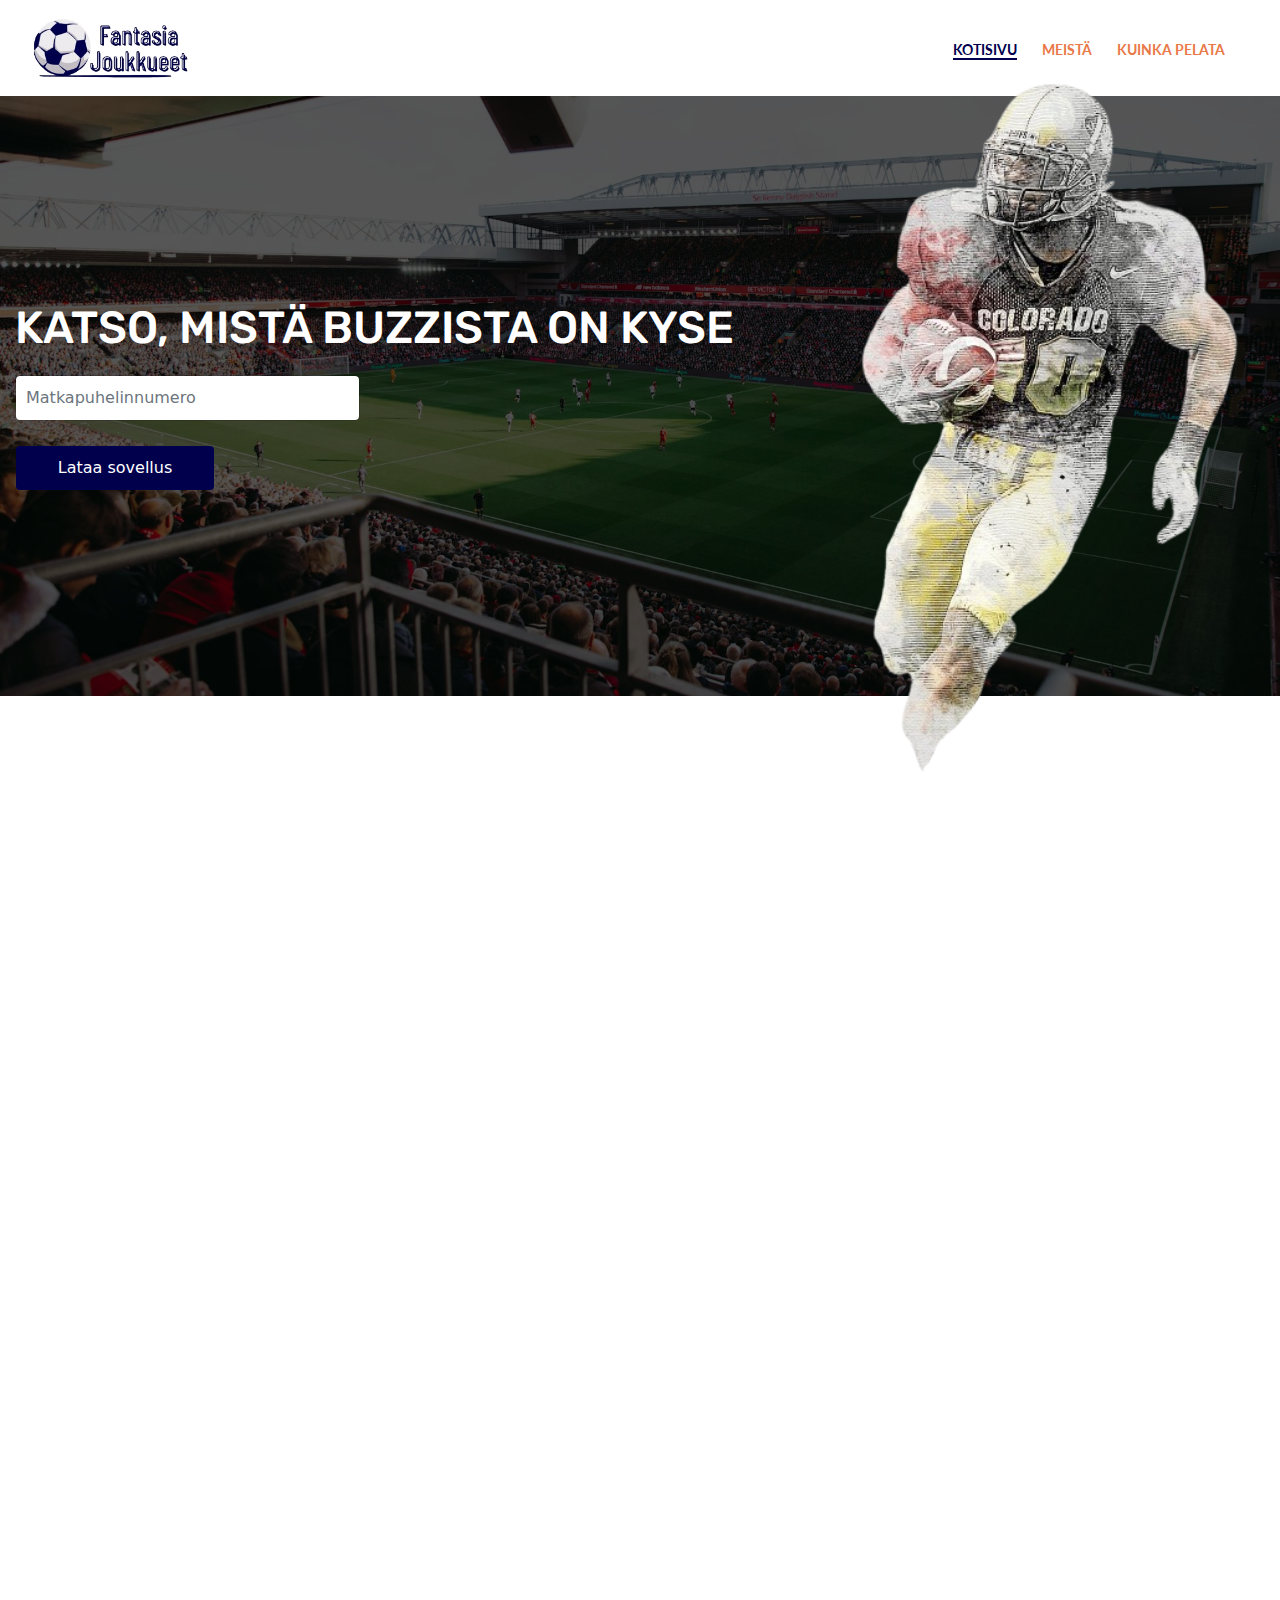
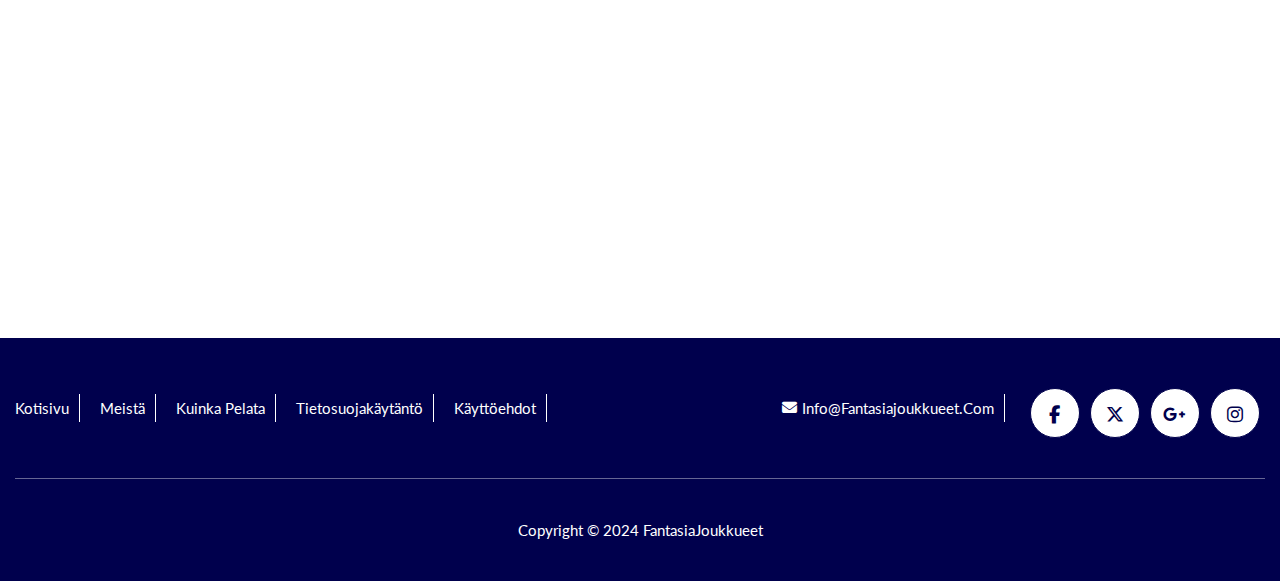
==== index.html @ 49c80176 "changes" ====
<!DOCTYPE html>
<html lang="fi">

<head>
    <meta charset="UTF-8">
    <meta name="viewport" content="width=device-width, initial-scale=1.0">
    <title>Kotisivu</title>
    <link rel="icon" type="image/x-icon" href="image/favicon.png">
    <link rel="stylesheet" href="https://cdnjs.cloudflare.com/ajax/libs/font-awesome/6.5.1/css/all.min.css">
    <link rel="stylesheet" href="https://unpkg.com/aos@2.3.0/dist/aos.css">
    <link rel="stylesheet" href="css/bootstrap.css">
    <link rel="stylesheet" href="css/style.css">
    <link rel="stylesheet" href="css/responsive.css">
</head>

<body>
    <!-- header section start -->
    <nav>
        <div class="container">
            <div class="navbar">
                <div class="logo"><a href="index.html"><img src="image/logo.png" alt="logo"></a></div>
                <div class="navlink">
                    <div class="closebutton"><i class="fa fa-times-circle" aria-hidden="true"></i></div>
                    <ul>
                        <li>
                            <a href="index.html" class="active">Kotisivu</a>
                        </li>
                        <li>
                            <a href="meistä.html">Meistä</a>
                        </li>
                        <li>
                            <a href="kuinkapelata.html">Kuinka Pelata</a>
                        </li>

                    </ul>
                </div>
                <div class="open"><i class="fa fa-bars" aria-hidden="true"></i></div>
            </div>
        </div>
    </nav>
    <!-- header section start -->
    <!-- hotel banner section start -->
    <div class="hotel_banner">
        <div class="container">
            <div class="banner_box">
                <div class="row">
                    <div class="col-7">
                        <div class="banner_box">
                            <h1>Katso, mistä buzzista on kyse</h1>
                        </div>
                        <div class="form_box">
                            <form action="#">

                                <div class="div  mb-4 d-flex">
                                    <input type="text" placeholder="Matkapuhelinnumero" class="form-control">
                                </div>
                                <div class="div">
                                    <input type="submit" value="Lataa sovellus" class="form-control sub_btn">
                                </div>
                            </form>
                        </div>

                    </div>
                    <div class="col-lg-5">
                        <div class="aside-image">
                            <img src="image/bannerasideimage.png" alt="">
                        </div>
                    </div>
                </div>
            </div>
        </div>
    </div>
    <!-- hotel banner section end -->
    <!--home detail section start -->
    <div class="home_detail">
        <div class="container">
            <div class="row mt-2">
                <div class="col-lg-4 col-md-6 col-sm-6 col-12">
                    <div class="home_info" data-aos="zoom-in">
                        <img src="image/user.png" alt="home">
                        <h4>Käyttäjät
                        </h4>
                        <p>43,000+</p>
                    </div>
                </div>
                <div class="col-lg-4 col-md-6 col-sm-6 col-12">
                    <div class="home_info" data-aos="zoom-in">
                        <img src="image/Leagues.png" alt="home">
                        <h4>Liigot
                        </h4>
                        <p>1,000+</p>
                    </div>
                </div>
            </div>
            <div class="row mt-2">
                <div class="col-lg-4 col-md-6 col-sm-6 col-12">
                    <div class="home_info" data-aos="zoom-in">
                        <img src="image/liveresult.png" alt="home">
                        <h4>Live tulokset
                        </h4>
                        <p>24/7</p>
                    </div>
                </div>
                <div class="col-lg-4 col-md-6 col-sm-6 col-12">
                    <div class="home_info" data-aos="zoom-in">
                        <img src="image/grade.png" alt="home">
                        <h4>Arvosana
                        </h4>
                        <p>9.8
                        </p>
                    </div>
                </div>
            </div>
        </div>
    </div>
    <!--home detail section end -->
    <!-- three steps start -->
    <div class="three_steps" data-aos="zoom-in">
        <div class="container">
            <div class="row">
                <div class="col-12">
                    <div class="steps_detail">
                        <h2>Aloita 3 helpolla vaiheella</h2>
                    </div>
                </div>
                <div class="col-lg-4 col-md-4 col-sm-6 col-12">
                    <div class="steps one">
                        <img src="image/carrom.jpg" alt="home">
                        <h4>Luo tiimisi</h4>
                    </div>
                </div>
                <div class="col-lg-4 col-md-4 col-sm-6 col-12">
                    <div class="steps two">
                        <img src="image/scoreboard.jpg" alt="home">
                        <h4>Liity liigaan</h4>
                    </div>
                </div>
                <div class="col-lg-4 col-md-4 col-sm-6 col-12">
                    <div class="steps three">
                        <img src="image/football.jpg" alt="home">
                        <h4>Aloita pelaamine</h4>
                    </div>
                </div>
            </div>
        </div>
    </div>
    <!-- three steps end -->
    <!--footer start-->
    <div class="footer">
        <div class="container">
            <div class="row">
                <div class="col-xxl-8 col-xl-7 col-lg-12 col-md-12 col-sm-12 col-xs-12">
                    <div class="single_footer single_footer_menu">
                        <ul>
                            <li><a href="index.html">Kotisivu</a></li>
                            <li><a href="meistä.html">Meistä</a> </li>
                            <li><a href="kuinkapelata.html">Kuinka Pelata</a></li>
                            <li><a href="privacypolicy.html">Tietosuojakäytäntö</a></li>
                            <li><a href="terms.html">Käyttöehdot</a></li>
                        </ul>
                    </div>
                </div>
                <div class="col-xxl-4 col-xl-5 col-lg-12 col-md-12 col-sm-12 col-xs-12">
                    <div class="single_footer single_footer_address">
                        <div class="email">
                            <ul>
                                <li>
                                    <a href="mailto:info@magyarlegjobb"><i class="fa fa-envelope"
                                            aria-hidden="true"></i>info@fantasiajoukkueet.com</a>
                                </li>
                            </ul>
                        </div>
                        <div class="social_profile">
                            <ul>
                                <li><a href="#"><i class="fa-brands fa-facebook-f"></i></a></li>
                                <li><a href="#"><i class="fa-brands fa-x-twitter"></i></a></li>
                                <li><a href="#"><i class="fa-brands fa-google-plus-g"></i></a></li>
                                <li><a href="#"><i class="fa-brands fa-instagram"></i></a></li>
                            </ul>
                        </div>
                    </div>
                </div>
            </div>
            <div class="row">
                <div class="col-lg-12 col-sm-12 col-xs-12">
                    <p class="copyright">Copyright © 2024 <a href="index.html"></a>FantasiaJoukkueet</p>
                </div>
            </div>
        </div>
    </div>
    <!-- footer end-->
    <!--cookies start -->

    <!-- <div class="card cookie-alert show">
        <div class="card-body p-5">

            <p class="card-text">“Weboldalunk cookie-kat használ a legjobb élmény
                érdekében. Kattintson az "Elfogadás" gombra a cookie-k elfogadásához, vagy a
                "Beállítások" gombra a beállítások módosításához”</p>
            <div class="btn-toolbar justify-content-end">
                <a href="#" class="btn btn-primary setting-cookies">Settings</a>
                <a href="#" class="btn btn-primary accept-cookies">Accept</a>
            </div>
        </div>
    </div> -->
    <!--cookies end -->
    <script src="https://cdnjs.cloudflare.com/ajax/libs/jquery/2.2.2/jquery.min.js"></script>
    <script src="https://unpkg.com/aos@2.3.0/dist/aos.js"></script>
    <script src="javascript/bootstrap.js"></script>
    <script src="javascript/slick.js"></script>
    <script src="https://maxcdn.bootstrapcdn.com/bootstrap/4.1.3/js/bootstrap.min.js"></script>
    <script>
        $(document).ready(function () {
            $(".open").click(function () {
                $("body").addClass("toggle");
            });
        });
        $(document).ready(function () {
            $(".closebutton").click(function () {
                $("body").removeClass("toggle");
            });
        });

    </script>
    <script>
        AOS.init({
            duration: 1200,
        })
    </script>


</body>

</html>
---- css/style.css ----
@import url('https://fonts.googleapis.com/css2?family=Lato:ital,wght@0,100;0,300;0,400;0,700;0,900;1,100;1,300;1,400;1,700;1,900&display=swap');
@import url('https://fonts.googleapis.com/css2?family=Rubik:ital,wght@0,300..900;1,300..900&display=swap');

:root {
    --primary-color: #00004D;
    --secondary-color: #e97949;
}

* {
    margin: 0;
    padding: 0;

}

ul,
li,
p,
a {
    text-decoration: none;
    list-style: none;
    margin: 0;
    padding: 0;
    font-family: "Lato", sans-serif;
}

h1,
h2,
h3,
h4,
h5,
h6 {}

a,
a:hover,
a:focus,
a:active {
    text-decoration: none;
    outline: none;

}

.button,
a:hover {
    color: #000;
}

img {
    width: 100%;
    max-width: 100%;
}

.container {
    width: 100%;
    max-width: 1440px;
    margin: 0 auto;
    padding: 0 15px;
}

h1 {
    font-family: "Rubik", sans-serif;
}

h2 {
    text-align: center;
    color: var(--primary-color);
    font-size: 35px;
    padding-bottom: 50px;
    text-transform: capitalize;
}

/* navbar styling  */

.logo img {
    max-width: 170px;
}

.navbar {
    padding: 0px 15px;
    display: flex;
    justify-content: space-between;
    align-items: center;
}

.navlink ul {
    display: flex;
    align-items: center;
}

.navlink ul li {
    font-size: 18px;
    margin: 0 25px 0 0;

}

.navlink ul li a {
    color: var(--secondary-color);
    font-size: 14px;
    font-style: normal;
    font-weight: bold;
    line-height: normal;
    text-transform: uppercase;
}

.navlink ul li a:hover {
    color: var(--primary-color);
}

.active {
    border-bottom: 2px solid var(--primary-color);
    color: var(--primary-color) !important;
}

.open {
    display: none;
}

.closebutton {
    display: none;
}

nav {
    background: #fff;
    font-size: 18px;
    padding: 14px 0;
    font-weight: 700;
    text-transform: capitalize;
    color: #000000;
}

/* 
nav.sticky {
    background: var(--primary-color);
    animation: 500ms ease-in-out 0s normal none 1 running fadeInDown;
    padding: 10px 0;
    position: fixed;
} */

/* navbar stylng end */
a.button_main {
    background: var(--primary-color);
    padding: 10px 40px 10px 40px;
    border: 1px solid var(--primary-color);
    color: #fff;
    font-weight: 700;
}

.hotel_box button a {
    color: inherit;
}

a.button_main:hover {
    background: transparent;
    border: 1px solid var(--primary-color);
    color: var(--primary-color);
}

/* banner styling  start */
.hotel_banner {
    height: 600px;
    background-image: url(../image/homebanner.jpg);
    background-size: cover;
    background-position: center;
    background-repeat: no-repeat;
    position: relative;
    display: flex;
    align-items: center;
}

.hotel_banner::before {
    position: absolute;
    content: '';
    background: #000000a8;
    width: 100%;
    height: 100%;
    z-index: 0;
}

.banner_box h1 {
    font-size: 45px;
    text-transform: uppercase;
    margin-bottom: 20px;
}

.banner_box p {
    font-size: 18px;
    text-transform: capitalize;
}

.home_detail {
    padding: 60px 0;
}

.home_info {
    text-align: center;
    padding: 40px;
    background: #fafafa;
    border-radius: 5px;
    box-shadow: 2px 3px 0px var(--secondary-color);
}

.home_detail .row {
    justify-content: center;
}

.home_info {
    margin-top: 20px;
}

.home_info img {
    width: 80px;
    margin-bottom: 20px;
}

.three_steps {
    padding: 60px 0;
    overflow: hidden;
}

.steps {
    text-align: center;
    padding: 40px;
    border-bottom: 3px solid var(--secondary-color);
    border-radius: 10px;
    margin-bottom: 20px;

}

.steps img {
    margin-bottom: 10px;
    border-radius: 5px;
}

.steps.one {
    background: #eaf0f7;
}

.steps.two {
    background: #faeaeb;
}

.steps.three {
    background: #eff5e3;
}

.hotel_banner .row {
    position: relative;
    color: #fff;
}

.banner_box .row {
    align-items: center;
}

.form_box {
    width: 60%;
}

/* banner styling end */
/* play banner start */
.play_banner {
    height: 500px;
    background-image: url(../image/playbanner.jpg);
    background-size: cover;
    background-position: center;
    background-repeat: no-repeat;
    position: relative;
    display: flex;
    align-items: center;
}

.play_banner:before {
    position: absolute;
    content: '';
    background: #000000a8;
    width: 100%;
    height: 100%;
    z-index: 0;
}

.detail_section {
    padding: 60px 0;
}

.detail_section ul li {
    list-style: disc;
    margin-left: 17px;
}

.detail_section h3 {
    margin-top: 15px;
}

.banner_head {
    display: flex;
    flex-direction: column;
    justify-content: center;
    align-items: center;
    height: 100%;
    text-align: center;
    position: absolute;
    top: 50%;
    left: 50%;
    color: #fff;
    width: 80%;
    transform: translate(-50%, -50%);
}

/* play banner end */
/* about styling start */
.about_banner {
    height: 500px;
    background-image: url(../image/aboutbanner.jpg);
    background-size: cover;
    background-position: center;
    background-repeat: no-repeat;
    position: relative;
    display: flex;
    align-items: center;
}

.about_banner:before {
    position: absolute;
    content: '';
    background: #000000a8;
    width: 100%;
    height: 100%;
    z-index: 0;
}

.about_detail {
    padding: 60px 0;
}

.about_info {
    text-align: center;
    padding: 40px;
    border-left: 1px solid black;
    background: #f7f6f6;
    height: 100%;
}

.about_detail .row {
    justify-content: center;
}


.about_info img {
    width: 80px;
    margin-bottom: 20px;
}

.in-left {
    animation: fadeInLeft 1s ease-in-out;
}

.in-right {
    animation: fadeInRight 1s ease-in-out;
}

@keyframes fadeInLeft {
    from {
        opacity: 0;
        transform: translateX(-100px);
    }

    to {
        opacity: 1;
    }
}

@keyframes fadeInRight {
    from {
        opacity: 0;
        transform: translateX(100px);
    }

    to {
        opacity: 1;
    }
}


/* about styling end */
/* info box styling */

.form-control {
    padding: 10px;
    border: 1px solid #00000024;
    border-radius: unset;
    width: 80%;
    border-radius: 5px;
}

input.form-control.sub_btn:hover {
    background: transparent;
    color: #fff;
    border: 1px solid #fff;
}

input.form-control.sub_btn {
    width: 200px;
    padding: 10px;
    background-color: var(--primary-color);
    border: 1px solid var(--primary-color);
    color: #fff;
    border: 1px solid transparent;
    transition: all 0.5s;
}

input.form-control.sub_btn:hover {
    background: #fff;
    border: 1px solid var(--primary-color);
    color: var(--primary-color);
}

.information_box {
    padding: 80px 0;
}

input.form-control.sub_btn:hover {
    background: transparent;
    color: #fff;
    border: 1px solid #fff;
}

/*privacy-policy start*/
.privacy__section {
    position: relative;
    height: 400px;
    background-image: url(../image/privacybanner.jpg);
    background-repeat: no-repeat;
    background-size: cover;
    background-position: center;
    object-fit: cover;
    margin-top: 0;
    isolation: isolate;
    display: flex;
    flex-direction: column;
    justify-content: center;
    align-items: center;
    text-align: center;

}

.privacy__section::after {
    content: '';
    position: absolute;
    inset: 0;
    background-color: rgba(0, 0, 0, 0.55);
    z-index: -1;
}

.privacy-policy {
    padding: 40px 0;
}

.privacy-policy p {
    margin-bottom: 10px;
}

.privacy-policy a {
    color: var(--secondary-color);
}

.privacy__section .banner__text h1 {
    color: #fff;
    text-transform: uppercase;
}

.banner__text h1 {
    font-size: 45px;
    text-transform: uppercase;
}

.banner__text {
    display: flex;
    flex-direction: column;
    justify-content: center;
    align-items: center;
    height: 100%;
    text-align: center;
    position: absolute;
    top: 50%;
    left: 50%;
    color: #fff;
    width: 80%;
    transform: translate(-50%, -50%);
}

/* privacy styling end */
/* terms styling start */
.terms__section {
    position: relative;
    height: 350px;
    background-image: url(../image/termsbanner.jpg);
    background-repeat: no-repeat;
    background-size: cover;
    background-position: center;
    object-fit: cover;
    margin-top: 0;
    isolation: isolate;
    display: flex;
    flex-direction: column;
    justify-content: center;
    align-items: center;
    text-align: center;

}

.terms__section::after {
    content: '';
    position: absolute;
    inset: 0;
    background-color: rgba(0, 0, 0, 0.55);
    z-index: -1;
}

.terms-conditions p {
    margin-bottom: 10px;
}

.terms-conditions {
    padding: 40px 0;
}

.terms__section .banner__text h1 {
    color: #fff;
    text-transform: uppercase;
}

/* terms styling end */
/* footer styling */

.footer {
    background-color: var(--primary-color);
    padding: 40px 0;
}

/*END FOOTER SOCIAL DESIGN*/
.single_footer h4 img {
    max-width: 150px;
}


.single_footer h4 {
    color: #fff;
    margin-top: 0;
    margin: 20px 0;
    font-weight: 700;
    text-transform: uppercase;
    font-size: 20px;
}

/* .single_footer h4::after {
    content: "";
    display: block;
    height: 2px;
    width: 40px;
    background: #fff;
    margin-top: 20px;
} */
.single_footer.single_footer_menu ul {
    display: flex;
    gap: 20px;
}

.single_footer.single_footer_menu {
    display: flex;
    align-items: center;
    justify-content: start;
    height: 100%;
    gap: 20px;
}

.single_footer.single_footer_address {
    display: flex;
    align-items: center;
    justify-content: end;
    height: 100%;
    gap: 20px;
}

.single_footer p {
    color: var(--secondary-color);
    text-transform: uppercase;
    margin-top: 21px;
}

.single_footer ul {
    display: flex;
    margin: 0;
    padding: 0;
    list-style: none;
}

.single_footer ul li {
    font-weight: 400;
    color: #fff;
    line-height: 28px;
    border-right: 1px solid #fff;
    padding-right: 10px;
}

.single_footer ul li a {
    color: #fff;
    -webkit-transition: all 0.3s ease 0s;
    transition: all 0.3s ease 0s;
    line-height: 28px;
    font-size: 15px;
    text-transform: capitalize;
}

.email ul li a {
    display: flex;
    flex-direction: row;
    align-items: center;
    gap: 5px;
}

.single_footer ul li a:hover {
    color: var(--secondary-color);
}

.single_footer_address ul li {
    color: #fff;
    font-size: 15px;
}

.single_footer_address ul li span {
    font-weight: 400;
    color: #fff;
    line-height: 28px;
}

.contact_social ul {
    list-style: outside none none;
    margin: 0;
    padding: 0;
}

/*START SOCIAL PROFILE CSS*/
.social_profile {
    margin-top: 10px;
}

.social_profile ul {
    list-style: outside none none;
    margin: 0;
    padding: 0;
}

.social_profile ul li {
    float: left;
    border: unset;
    padding: unset;
}

.social_profile ul li a {
    text-align: center;
    border: 0px;
    text-transform: uppercase;
    transition: all 0.3s ease 0s;
    margin: 0px 5px;
    font-size: 18px;
    color: var(--primary-color);
    border-radius: 30px;
    width: 50px;
    height: 50px;
    line-height: 50px;
    display: block;
    background: #fff;
    border: 1px solid var(--primary-color);
}


.social_profile ul li a:hover {
    background: var(--secondary-color);
    border: 1px solid #fff;
    color: #fff;
    border: 0px;
}

/*END SOCIAL PROFILE CSS*/
.copyright {
    margin-top: 40px;
    padding-top: 40px;
    color: #fff;
    font-size: 15px;
    border-top: 1px solid rgba(255, 255, 255, 0.4);
    text-align: center;
}

.copyright a {
    color: #fff;
    transition: all 0.2s ease 0s;
}

.copyright a:hover {
    color: var(--primary-color);
}

/* footer styling end */


/* /cookie start/ */
.cookie-alert {
    position: fixed;
    bottom: 0;
    right: 0;
    width: 100%;
    margin: 0 !important;
    z-index: 999;
    opacity: 0;
    transform: translateY(100%);
    transition: all 500ms ease-out;
    left: 0;
}

.cookie-alert .btn {
    color: #fff;
    background-color: var(--primary-color);
    border-color: #ffffff;
}

.cookie-alert .btn:hover {
    color: var(--primary-color);
    background-color: #fff;
    border-color: var(--primary-color);
}

.cookie-alert.show {
    opacity: 1;
    transform: translateY(0%);
    transition-delay: 1000ms;
}

a.btn.btn-primary.setting-cookies {
    background: transparent;
    color: #000;
    text-decoration: underline;
    padding-bottom: 0;
    margin-right: 14px;
    border: none;
}

a.btn.btn-primary.setting-cookies:hover {
    color: var(--primary-color);
    text-decoration-color: var(--primary-color);
}

/* 
/cookie end/ */
---- css/responsive.css ----
@media screen and (max-width:1380px) {}

@media screen and (max-width:1200px) {
    body.toggle .navlink {
        transform: translateX(0);

    }


    .open {
        display: block;
        color: var(--primary-color);
        font-size: 30px;
    }

    .closebutton {
        display: block;
        position: absolute;
        top: 20px;
        right: 40px;
        color: #fff;
        font-size: 25px;
    }

    .saerchbar {
        display: none;
    }


    .navlink {
        transform: translateX(-100%);
        transition: all 0.5s linear;
        position: fixed;
        left: 0;
        top: 0;
        bottom: 0;
        background: var(--primary-color);
        width: 400px;
        padding: 40px;
        margin: 0;
        z-index: 9;
    }

    .navlink ul {
        display: flex;
        flex-direction: column;
        align-items: start;
    }

    .navbar .navlink {
        margin-left: -15px;

    }

    .navlink ul li a {
        color: var(--secondary-color);
    }

    .navlink ul li a:hover {
        color: #fff;
    }

    .active {
        border-bottom: 2px solid #fff;
        color: #fff !important;
    }

    .navlink ul li {
        padding: 10px;
    }

    .box1 h2 {
        margin-top: 10px;
    }

    .social_profile ul li a {
        font-size: 18px;
        width: 45px;
        height: 45px;
        line-height: 47px;
    }

    .copyright {
        margin-top: 20px;
        padding-top: 10px;
    }

    .same_box h1 {
        font-size: 35px;
    }

    .same_box p {
        font-size: 16px;

    }

}

@media (max-width: 991px) {
    .row.upcoming_aside h3 {
        margin-bottom: 0;
        margin-top: 20px;
    }

    .row.upcoming_aside {
        margin-top: 20px;

    }

    .hotel_box {
        display: flex;
        flex-direction: column;
        align-items: start;
        justify-content: center;
        height: 100%;
        text-align: center;
        background: #fff;
        padding: 40px;
        margin-left: 0px;
        text-align: left;
    }

    .hotel_box.reverse {
        display: flex;
        flex-direction: column;
        align-items: start;
        justify-content: center;
        height: 100%;
        text-align: center;
        background: #fff;
        padding: 40px;
        margin-left: 0;
        margin-right: 0px;
    }

    .hotel_box.reverse p {
        text-align: left;
    }

    .single_footer.single_footer_address {
        display: block;
    }

    .single_footer.single_footer_menu ul {
        display: block;
        margin-bottom: 20px;
    }

    .single_footer ul li {
        border-right: unset;
        padding-right: unset;
    }

    .social_profile ul li a {
        margin: 0px 5px 0px 0;
    }

    h2 {
        padding-bottom: 20px;
        font-size: 28px;
    }

    .form-control {
        width: 50%;

    }
}

@media (max-width: 767px) {
    .banner_box h1 {
        font-size: 32px;
    }

    .banner__text h1 {
        font-size: 32px;
        padding: 30px 10px;
    }

    .hotel_banner {
        height: 500px;

    }

    .home_detail {
        padding: 20px 0;
    }

    .three_steps {
        padding: 20px 0;
    }

    .form-control {
        width: 70%;

    }

}

@media (max-width: 575px) {
    .box img {
        width: 90px;
    }

    .row.upcoming_aside {
        padding-left: 20px;
        margin-left: 20px;

    }

    .row.upcoming_aside h3 {
        font-size: 28px;
    }

    .refer_inner>img {
        width: 100%;
    }

    .gallery.mb-2 {
        height: auto;
    }

    .simple-section {
        padding: 20px 0;
    }

    .inner_div {
        height: auto;

    }

    .detail_section {
        padding: 20px 0;
    }

    .hotel_accordian {
        padding: 20px 0;
    }
}

@media (max-width: 575px) {}
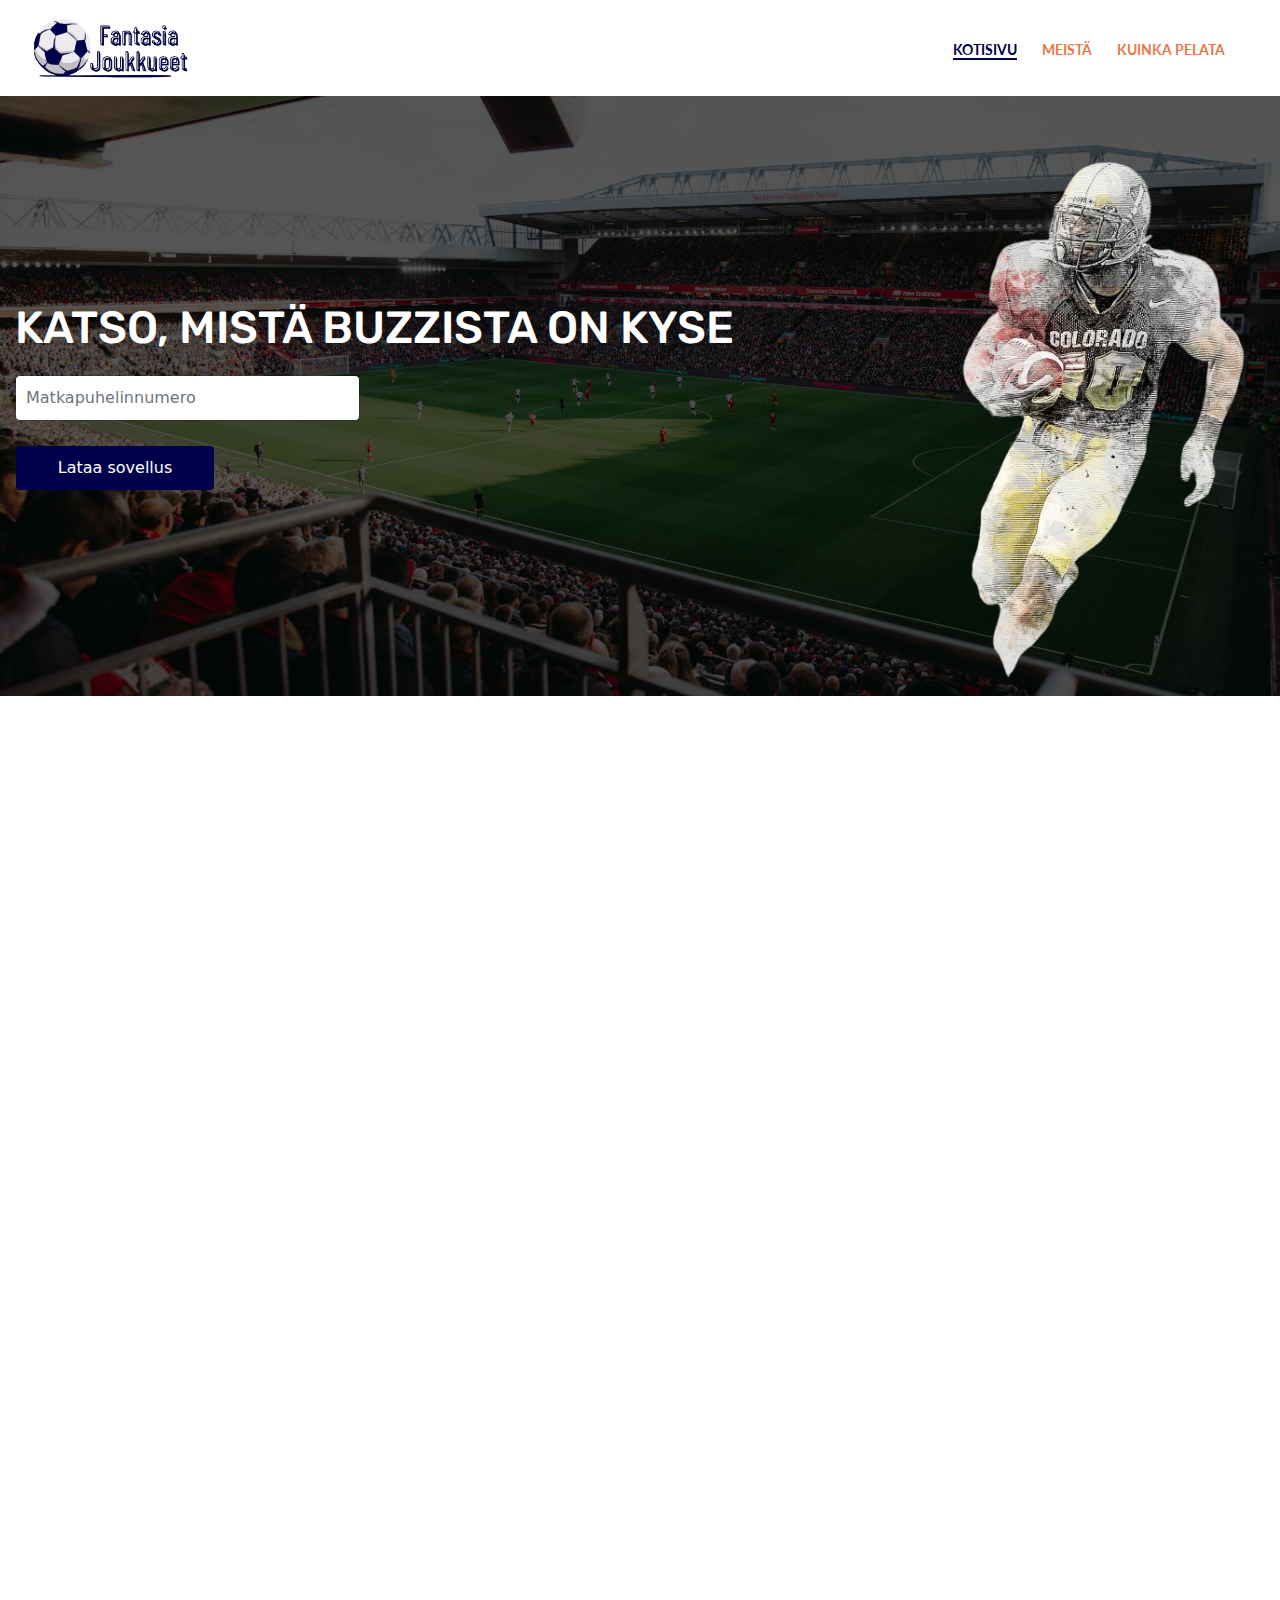
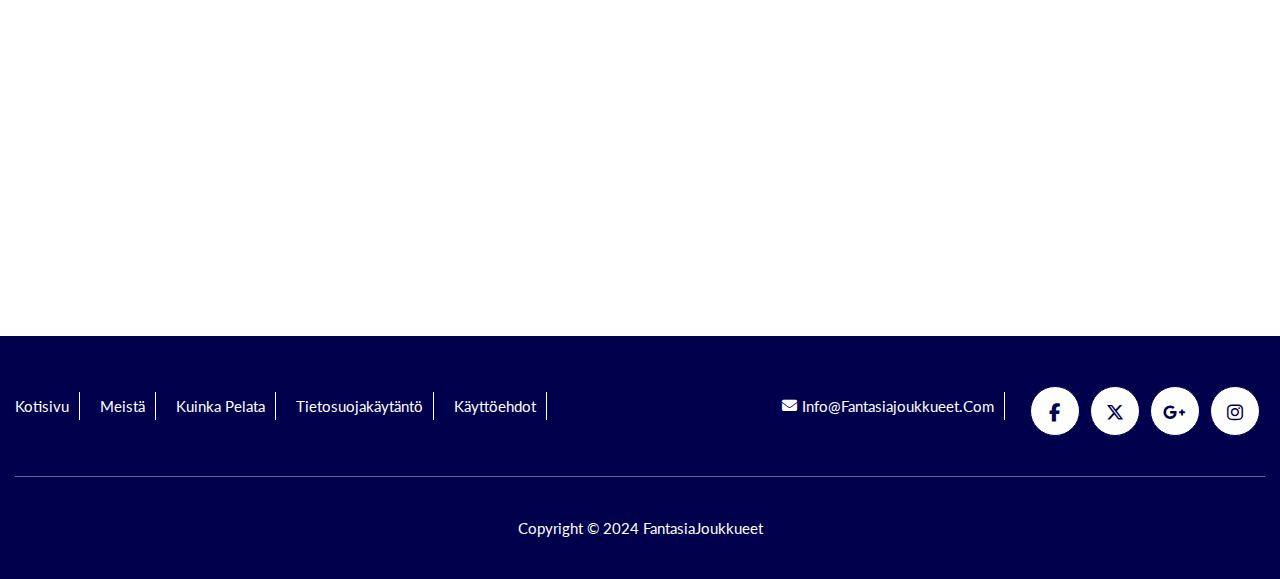
==== commit a7ef93e6: "changes" ====
--- a/index.html
+++ b/index.html
@@ -44,7 +44,7 @@
         <div class="container">
             <div class="banner_box">
                 <div class="row">
-                    <div class="col-7">
+                    <div class="col-lg-7 col-sm-6">
                         <div class="banner_box">
                             <h1>Katso, mistä buzzista on kyse</h1>
                         </div>
@@ -61,7 +61,7 @@
                         </div>
 
                     </div>
-                    <div class="col-lg-5">
+                    <div class="col-lg-5 col-sm-6">
                         <div class="aside-image">
                             <img src="image/bannerasideimage.png" alt="">
                         </div>
--- a/css/style.css
+++ b/css/style.css
@@ -125,6 +125,8 @@
     font-weight: 700;
     text-transform: capitalize;
     color: #000000;
+    position: relative;
+    z-index: 99;
 }
 
 /* 
@@ -219,7 +221,6 @@
 .steps {
     text-align: center;
     padding: 40px;
-    border-bottom: 3px solid var(--secondary-color);
     border-radius: 10px;
     margin-bottom: 20px;
 
@@ -232,14 +233,20 @@
 
 .steps.one {
     background: #eaf0f7;
+    border-bottom: 1px solid #bdc6d1;
+    box-shadow: 2px 1px 5px;
 }
 
 .steps.two {
     background: #faeaeb;
+    border-bottom: 1px solid #cfbcbd;
+    box-shadow: 2px 1px 5px;
 }
 
 .steps.three {
     background: #eff5e3;
+    border-bottom: 1px solid #cfd5c4;
+    box-shadow: 2px 1px 5px;
 }
 
 .hotel_banner .row {
@@ -253,6 +260,31 @@
 
 .form_box {
     width: 60%;
+}
+
+.aside-image {
+    text-align: right;
+}
+
+.aside-image img {
+    max-width: 380px;
+    height: 750px;
+    transition: none 0s ease 0s;
+    line-height: 0px;
+    border-width: 0px;
+    margin: 0px;
+    padding: 0px;
+    letter-spacing: 0px;
+    font-weight: 400;
+    font-size: 16px;
+    animation-duration: 1s;
+    animation-fill-mode: both;
+    -moz-animation-delay: 0.5s;
+    animation-delay: 0.5s;
+    -webkit-animation-name: fadeInRight;
+    animation-name: fadeInRight;
+    width: 100%;
+    object-fit: contain;
 }
 
 /* banner styling end */
@@ -281,6 +313,24 @@
     padding: 60px 0;
 }
 
+.text_sports {
+    margin-bottom: 40px;
+}
+
+.details_text {
+    padding: 20px;
+    background: var(--secondary-color);
+    height: 100%;
+    color: #fff;
+    border-radius: 10px;
+}
+
+.details_text:hover {
+    background: transparent;
+    color: #e97949;
+    transition: 1s;
+}
+
 .detail_section ul li {
     list-style: disc;
     margin-left: 17px;
@@ -331,10 +381,13 @@
     padding: 60px 0;
 }
 
+.about_text {
+    margin-bottom: 40px;
+}
+
 .about_info {
     text-align: center;
     padding: 40px;
-    border-left: 1px solid black;
     background: #f7f6f6;
     height: 100%;
 }
@@ -348,7 +401,7 @@
     width: 80px;
     margin-bottom: 20px;
 }
-
+/* 
 .in-left {
     animation: fadeInLeft 1s ease-in-out;
 }
@@ -378,7 +431,7 @@
         opacity: 1;
     }
 }
-
+ */
 
 /* about styling end */
 /* info box styling */
--- a/css/responsive.css
+++ b/css/responsive.css
@@ -164,6 +164,10 @@
         width: 50%;
 
     }
+
+    .form_box {
+        width: 100%;
+    }
 }
 
 @media (max-width: 767px) {
@@ -235,6 +239,12 @@
     .hotel_accordian {
         padding: 20px 0;
     }
-}
-
-@media (max-width: 575px) {}+
+    .aside-image img {
+        height: 270px;
+    }
+
+    .aside-image {
+        text-align: center;
+    }
+}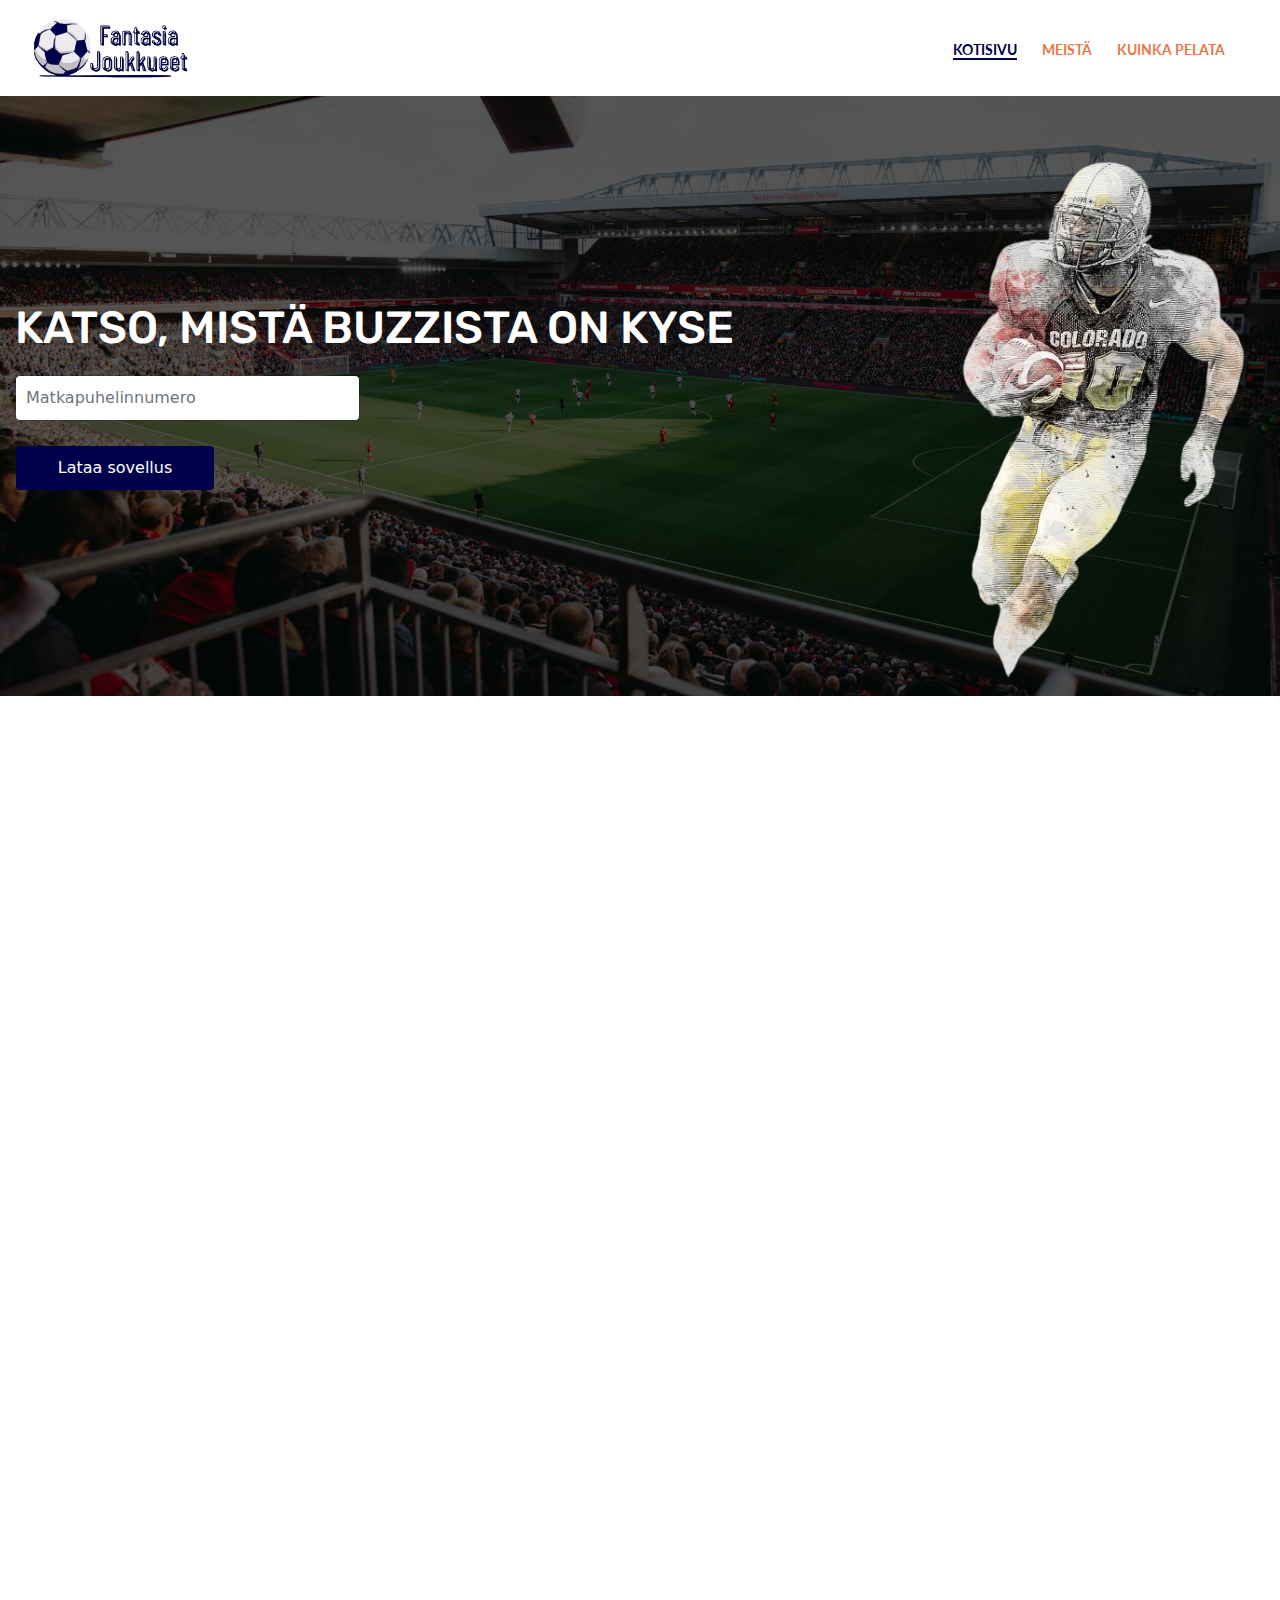
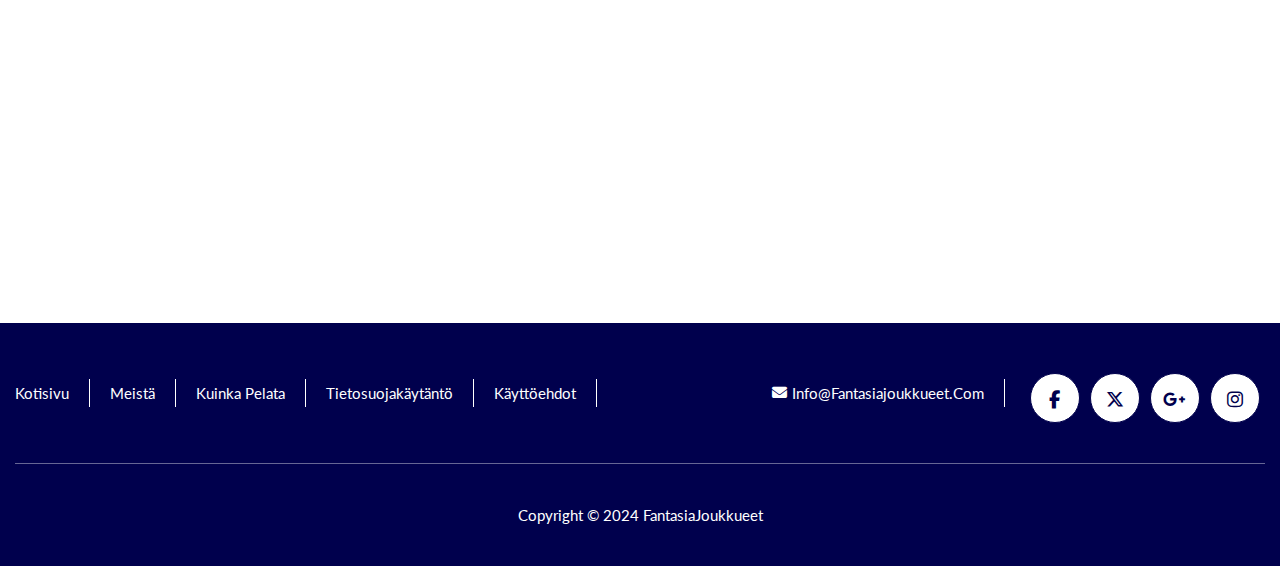
==== commit 5f5d5ced: "changes" ====
--- a/index.html
+++ b/index.html
@@ -124,19 +124,19 @@
                     </div>
                 </div>
                 <div class="col-lg-4 col-md-4 col-sm-6 col-12">
-                    <div class="steps one">
+                    <div class="steps">
                         <img src="image/carrom.jpg" alt="home">
                         <h4>Luo tiimisi</h4>
                     </div>
                 </div>
                 <div class="col-lg-4 col-md-4 col-sm-6 col-12">
-                    <div class="steps two">
+                    <div class="steps">
                         <img src="image/scoreboard.jpg" alt="home">
                         <h4>Liity liigaan</h4>
                     </div>
                 </div>
                 <div class="col-lg-4 col-md-4 col-sm-6 col-12">
-                    <div class="steps three">
+                    <div class="steps">
                         <img src="image/football.jpg" alt="home">
                         <h4>Aloita pelaamine</h4>
                     </div>
--- a/css/style.css
+++ b/css/style.css
@@ -155,6 +155,16 @@
     border: 1px solid var(--primary-color);
     color: var(--primary-color);
 }
+.banner_head:after {
+    content: '';
+    background: url(../image/line.png);
+    background-position: center;
+    background-size: cover;
+    width: 17%;
+    height: 10%;
+    position: absolute;
+    top: 50%;
+}
 
 /* banner styling  start */
 .hotel_banner {
@@ -220,8 +230,10 @@
 
 .steps {
     text-align: center;
-    padding: 40px;
+    padding: 20px;
     border-radius: 10px;
+    background: #eaf0f7;
+    border-bottom: 1px solid #bdc6d1;
     margin-bottom: 20px;
 
 }
@@ -231,7 +243,7 @@
     border-radius: 5px;
 }
 
-.steps.one {
+/* .steps.one {
     background: #eaf0f7;
     border-bottom: 1px solid #bdc6d1;
     box-shadow: 2px 1px 5px;
@@ -247,7 +259,7 @@
     background: #eff5e3;
     border-bottom: 1px solid #cfd5c4;
     box-shadow: 2px 1px 5px;
-}
+} */
 
 .hotel_banner .row {
     position: relative;
@@ -401,6 +413,7 @@
     width: 80px;
     margin-bottom: 20px;
 }
+
 /* 
 .in-left {
     animation: fadeInLeft 1s ease-in-out;
@@ -430,8 +443,8 @@
     to {
         opacity: 1;
     }
-}
- */
+} */
+
 
 /* about styling end */
 /* info box styling */
@@ -651,7 +664,7 @@
     color: #fff;
     line-height: 28px;
     border-right: 1px solid #fff;
-    padding-right: 10px;
+    padding-right: 20px;
 }
 
 .single_footer ul li a {
--- a/css/responsive.css
+++ b/css/responsive.css
@@ -198,6 +198,10 @@
 
     }
 
+    .banner_head:after {
+        width: 41%;
+    }
+
 }
 
 @media (max-width: 575px) {
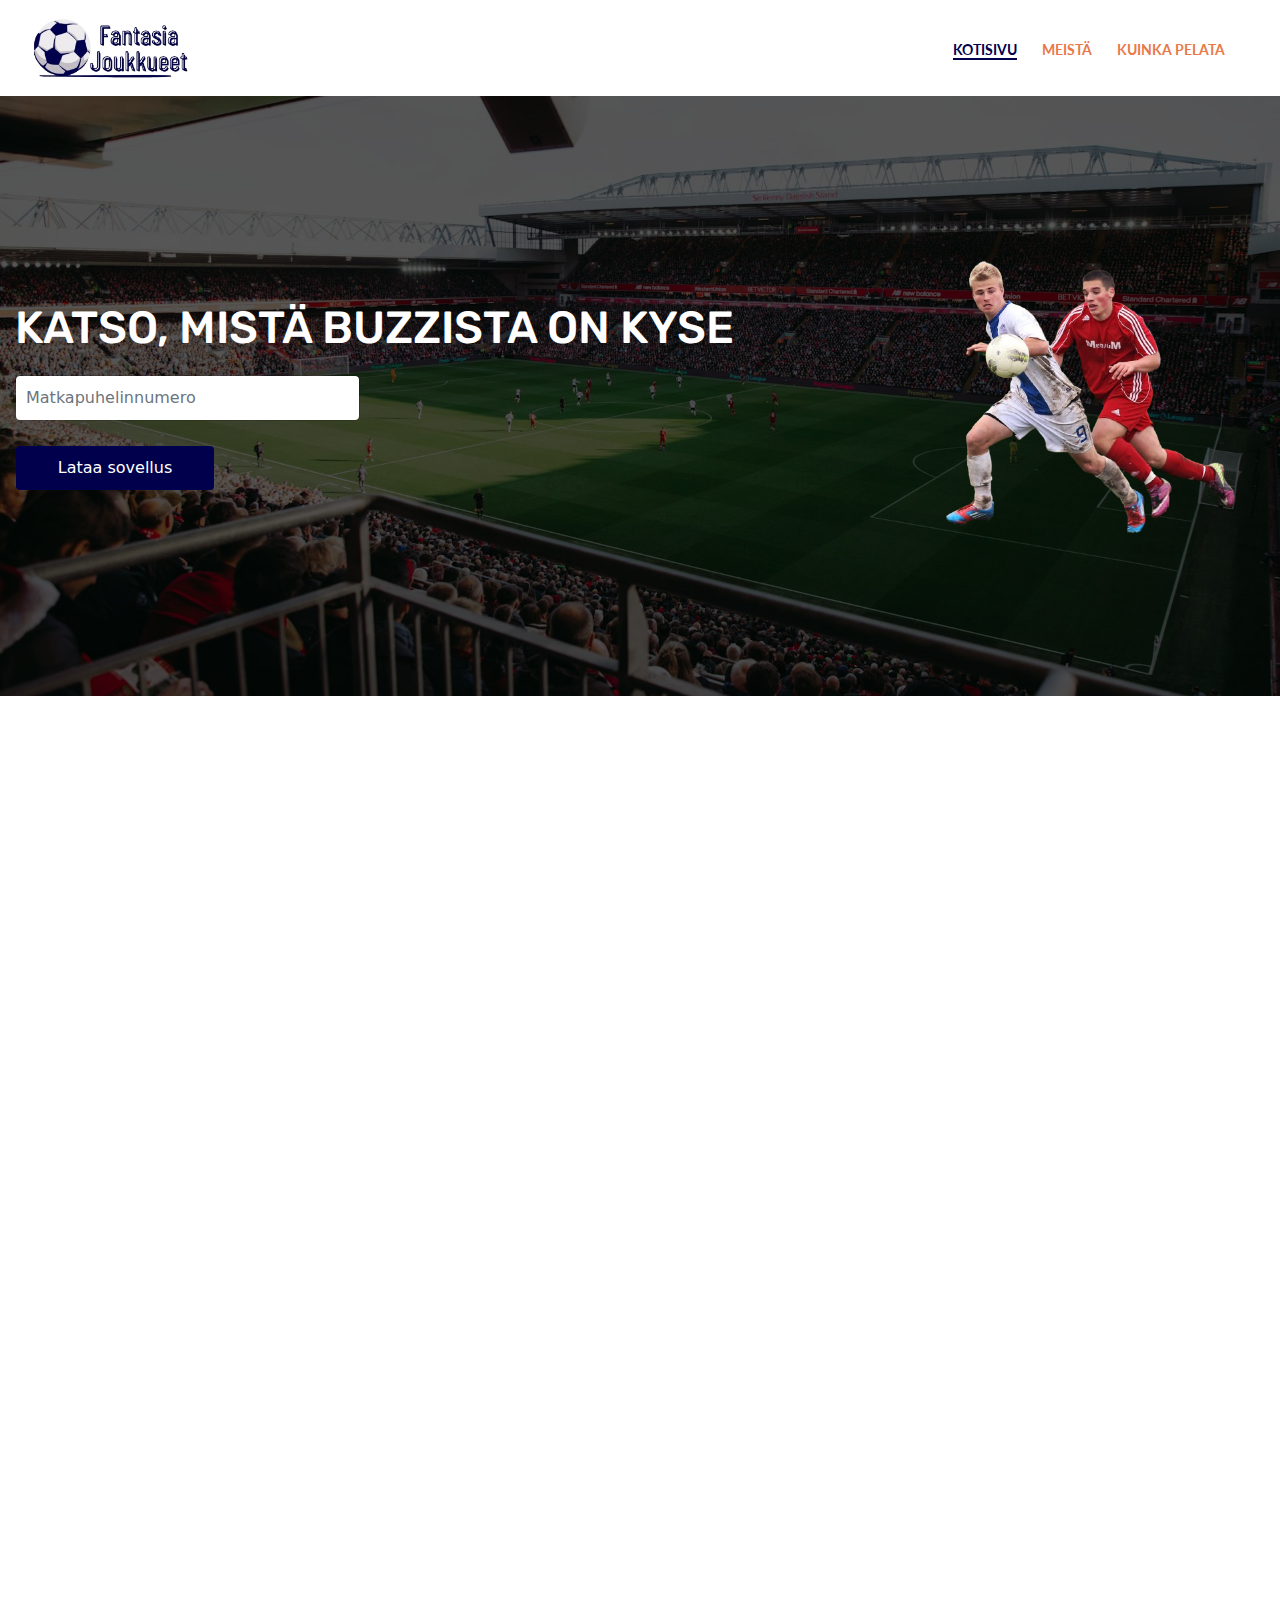
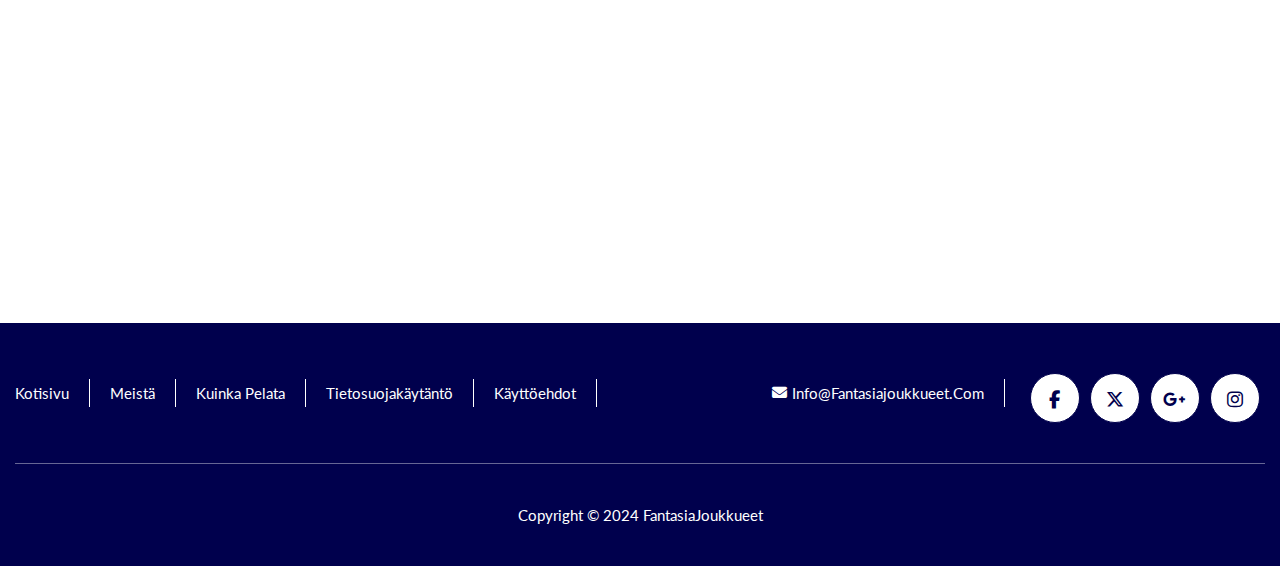
==== commit a35617ce: "changes" ====
--- a/index.html
+++ b/index.html
@@ -63,7 +63,7 @@
                     </div>
                     <div class="col-lg-5 col-sm-6">
                         <div class="aside-image">
-                            <img src="image/bannerasideimage.png" alt="">
+                            <img src="image/banneraside.png" alt="">
                         </div>
                     </div>
                 </div>
@@ -220,7 +220,6 @@
                 $("body").removeClass("toggle");
             });
         });
-
     </script>
     <script>
         AOS.init({
--- a/css/style.css
+++ b/css/style.css
@@ -155,6 +155,7 @@
     border: 1px solid var(--primary-color);
     color: var(--primary-color);
 }
+
 .banner_head:after {
     content: '';
     background: url(../image/line.png);
@@ -402,6 +403,7 @@
     padding: 40px;
     background: #f7f6f6;
     height: 100%;
+    border-radius: 5px;
 }
 
 .about_detail .row {
@@ -413,6 +415,50 @@
     width: 80px;
     margin-bottom: 20px;
 }
+
+.about_info::after {
+    left: 0;
+    right: 0;
+    content: "";
+    height: 0;
+    width: 100%;
+    background-color:var(--secondary-color);
+    position: absolute;
+    top: 0;
+    z-index: -1;
+    border-radius: 5px;
+    -webkit-transition: all 300ms linear 0ms;
+    -khtml-transition: all 300ms linear 0ms;
+    -moz-transition: all 300ms linear 0ms;
+    -ms-transition: all 300ms linear 0ms;
+    -o-transition: all 300ms linear 0ms;
+    transition: all 300ms linear 0ms;
+    transform-origin: left;
+    -moz-transform-origin: left;
+    -ms-transform-origin: left;
+    -webkit-transform-origin: left;
+    -o-transform-origin: left;
+}
+
+.about_info:hover::after {
+    height: 100%;
+    left: 0;
+    right: auto;
+    transform-origin: right;
+    -moz-transform-origin: right;
+    -ms-transform-origin: right;
+    -webkit-transform-origin: right;
+    -o-transform-origin: right;
+}
+
+.about_info:hover .about_infotext {
+    color: #fff;
+}
+
+/* .about_info:hover {
+    color: white;
+    background: var(--secondary-color);
+} */
 
 /* 
 .in-left {
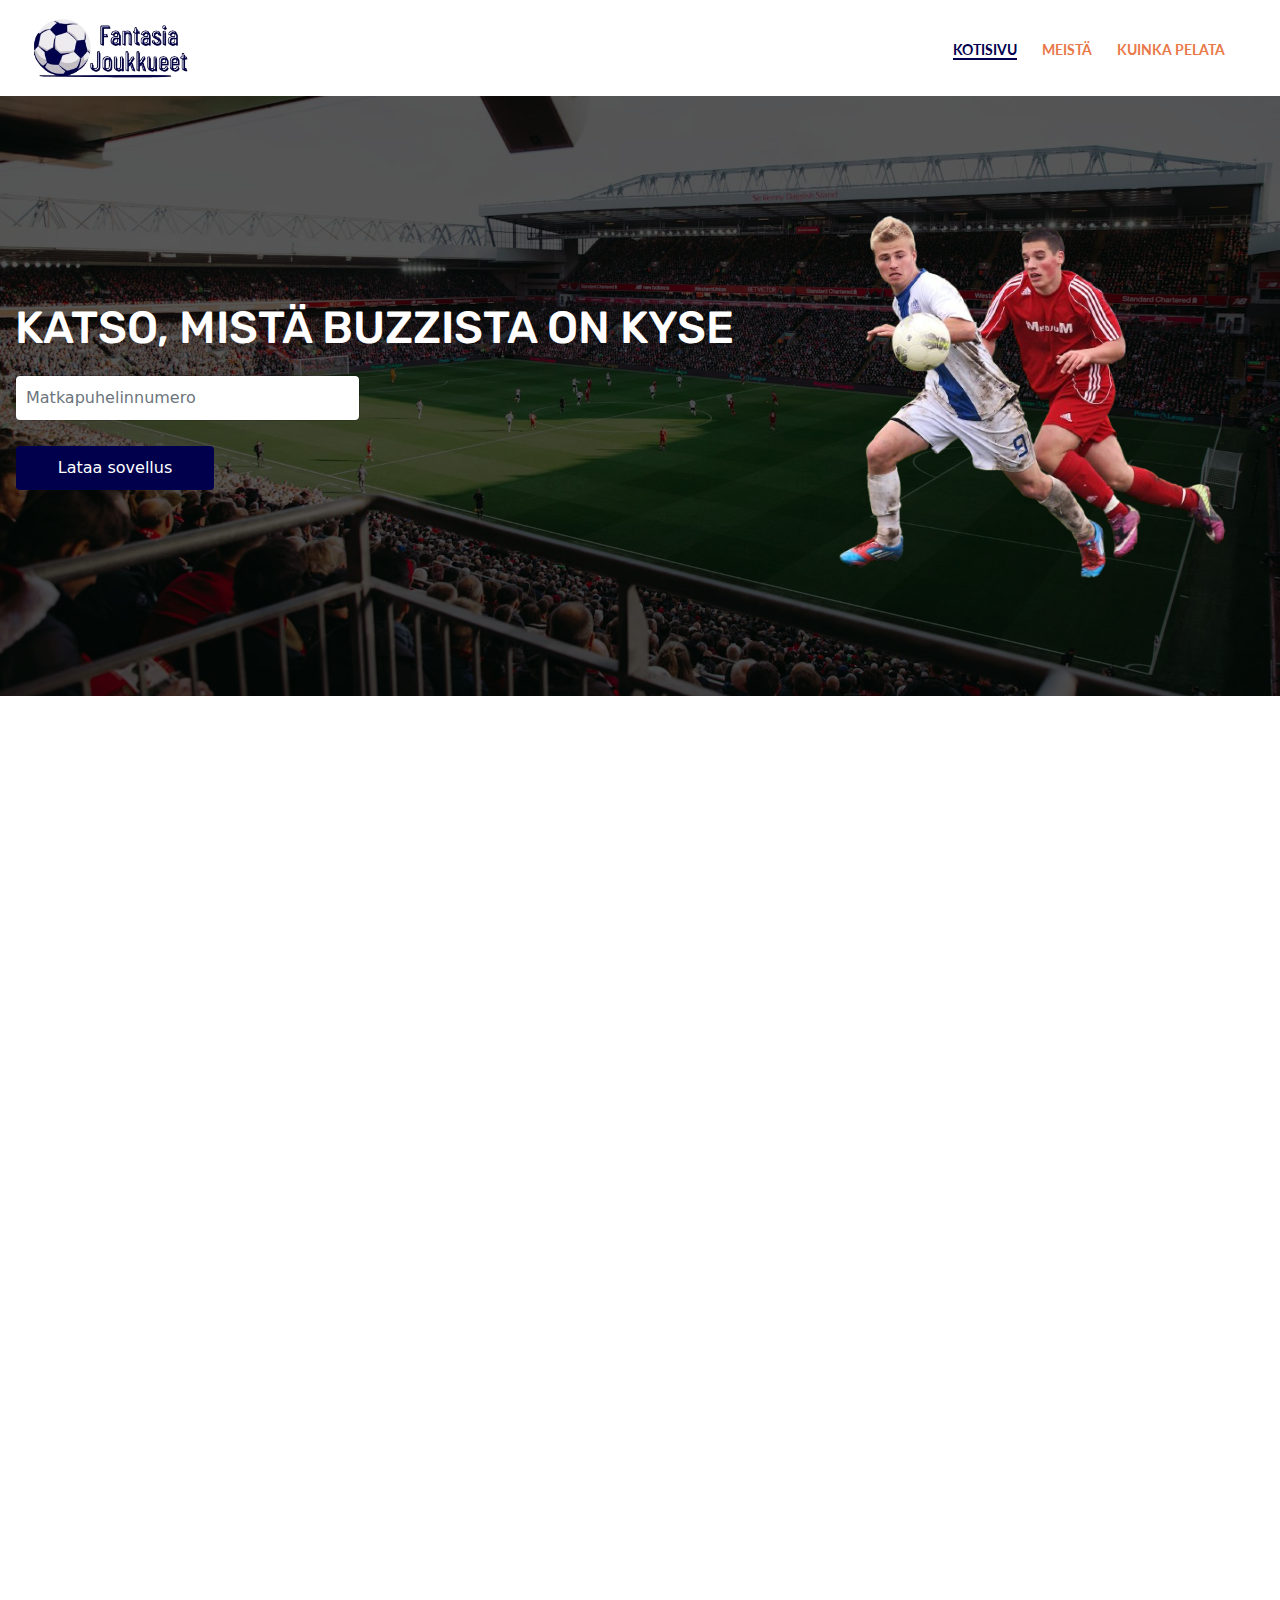
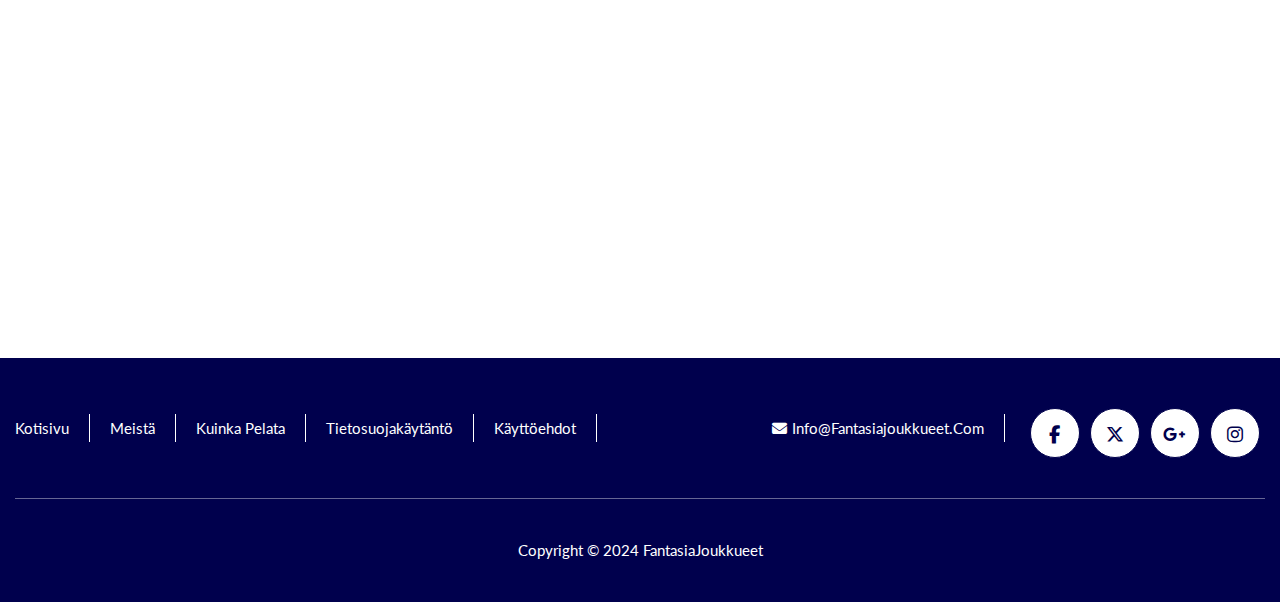
==== commit 78e55a0e: "changes" ====
--- a/index.html
+++ b/index.html
@@ -125,7 +125,7 @@
                 </div>
                 <div class="col-lg-4 col-md-4 col-sm-6 col-12">
                     <div class="steps">
-                        <img src="image/carrom.jpg" alt="home">
+                        <img src="image/sccorer.jpg" alt="home">
                         <h4>Luo tiimisi</h4>
                     </div>
                 </div>
--- a/css/style.css
+++ b/css/style.css
@@ -2,7 +2,7 @@
 @import url('https://fonts.googleapis.com/css2?family=Rubik:ital,wght@0,300..900;1,300..900&display=swap');
 
 :root {
-    --primary-color: #00004D;
+    --primary-color: #00004d;
     --secondary-color: #e97949;
 }
 
@@ -280,7 +280,7 @@
 }
 
 .aside-image img {
-    max-width: 380px;
+    max-width: 530px;
     height: 750px;
     transition: none 0s ease 0s;
     line-height: 0px;
@@ -304,7 +304,7 @@
 /* play banner start */
 .play_banner {
     height: 500px;
-    background-image: url(../image/playbanner.jpg);
+    background-image: url(../image/play.jpg);
     background-size: cover;
     background-position: center;
     background-repeat: no-repeat;
@@ -332,16 +332,17 @@
 
 .details_text {
     padding: 20px;
-    background: var(--secondary-color);
+    background: var(--primary-color);
     height: 100%;
     color: #fff;
     border-radius: 10px;
+    transition: 1s;
 }
 
 .details_text:hover {
     background: transparent;
     color: #e97949;
-    transition: 1s;
+  
 }
 
 .detail_section ul li {
--- a/css/responsive.css
+++ b/css/responsive.css
@@ -161,7 +161,7 @@
     }
 
     .form-control {
-        width: 50%;
+        width: 80%;
 
     }
 
@@ -194,7 +194,7 @@
     }
 
     .form-control {
-        width: 70%;
+        width: 100%;
 
     }
 
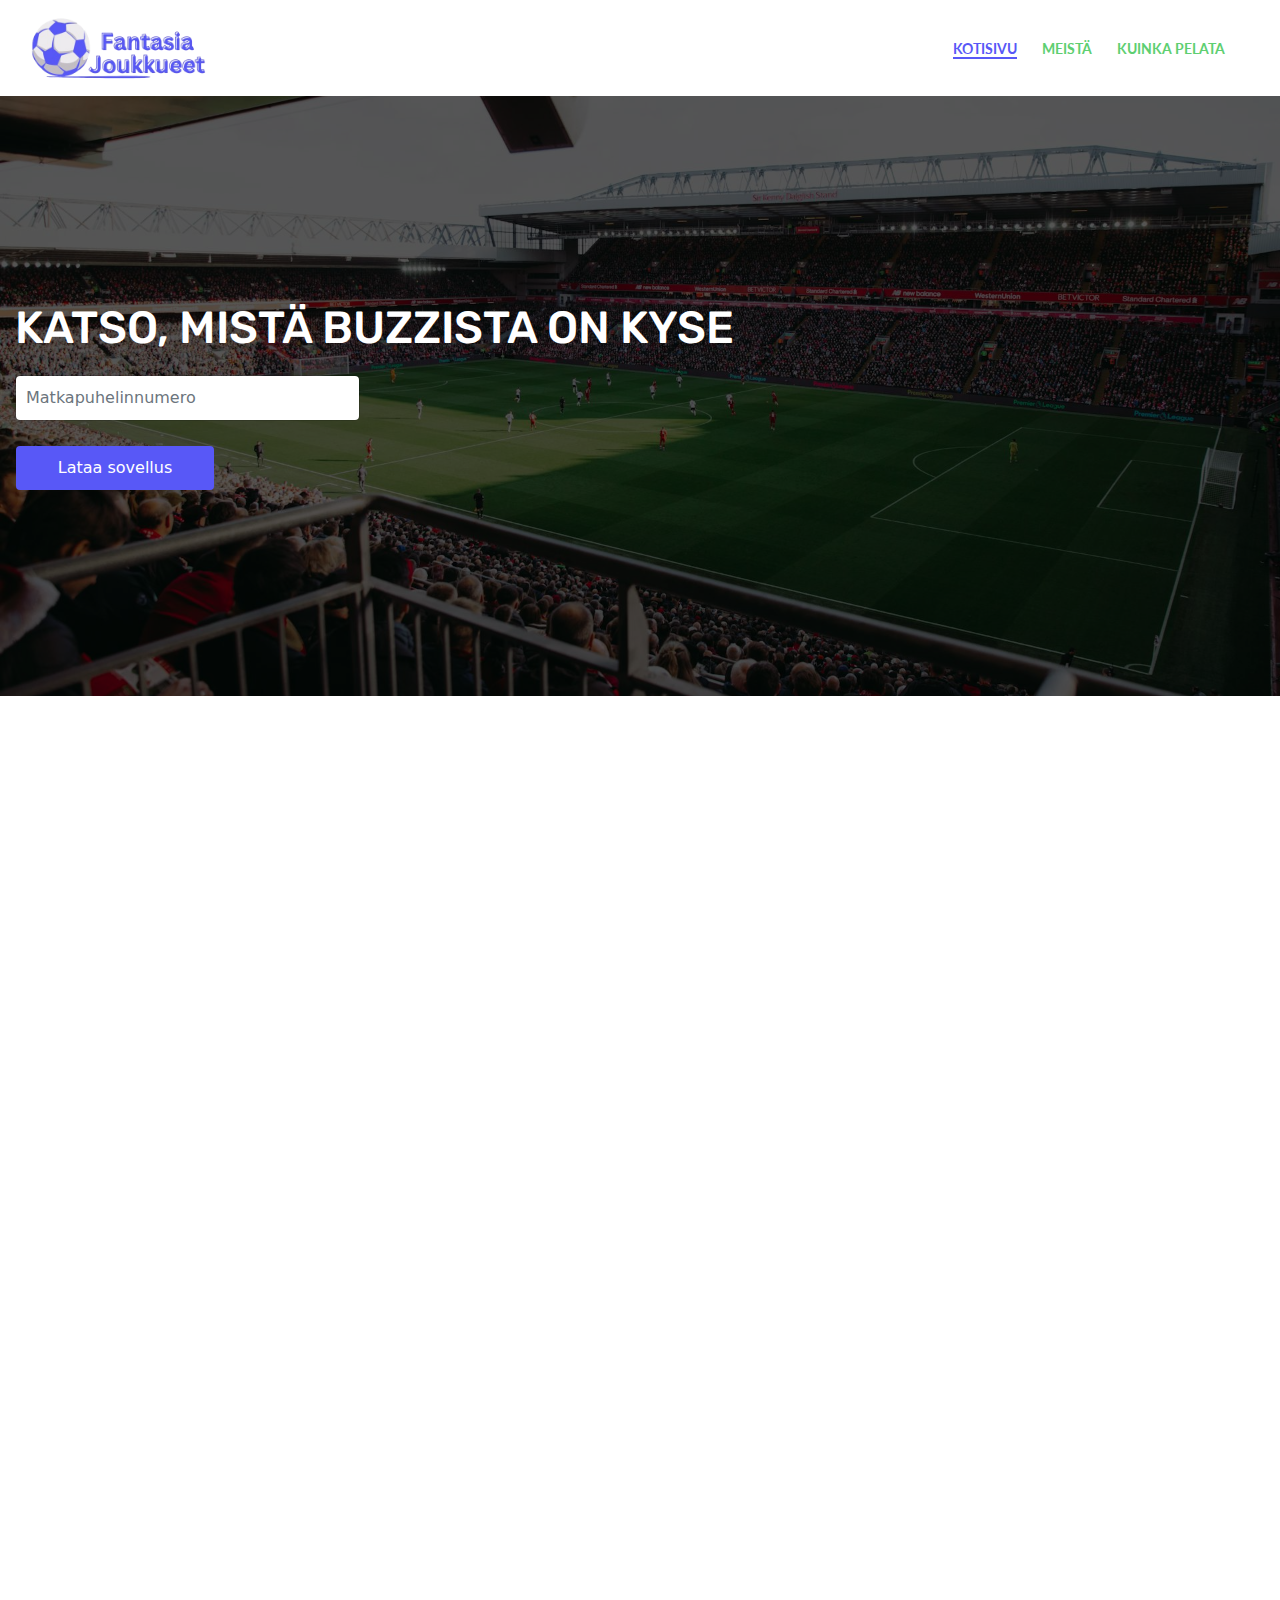
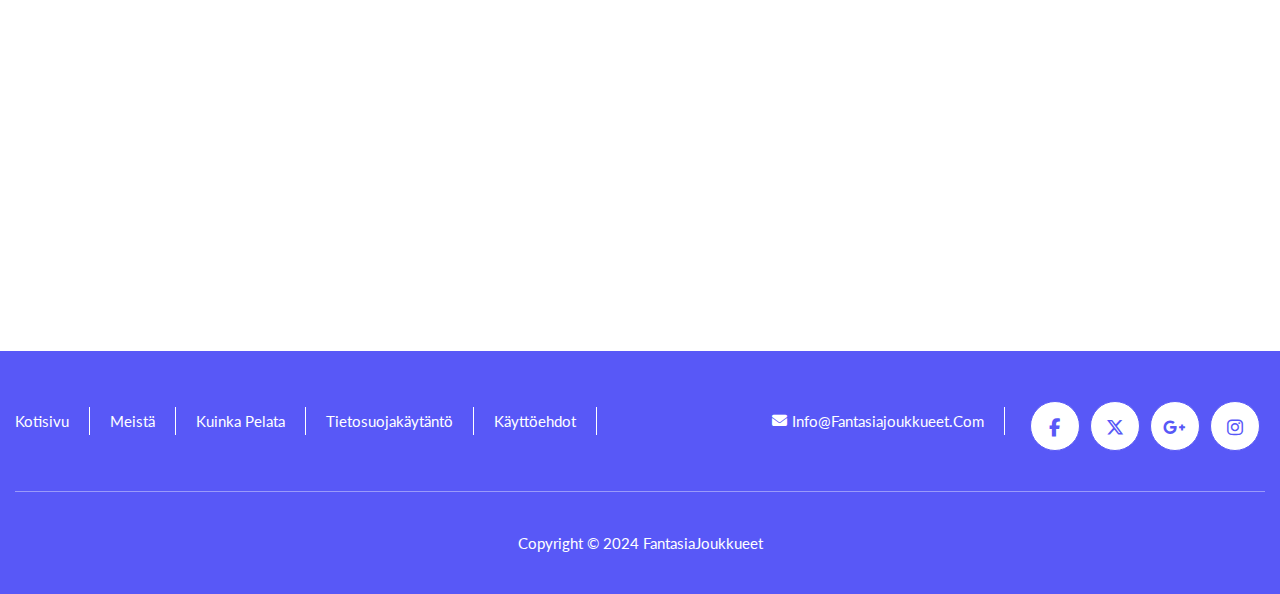
==== commit be69f24f: "changes" ====
--- a/index.html
+++ b/index.html
@@ -26,10 +26,10 @@
                             <a href="index.html" class="active">Kotisivu</a>
                         </li>
                         <li>
-                            <a href="meistä.html">Meistä</a>
+                            <a href="aboutus.html">Meistä</a>
                         </li>
                         <li>
-                            <a href="kuinkapelata.html">Kuinka Pelata</a>
+                            <a href="play.html">Kuinka Pelata</a>
                         </li>
 
                     </ul>
@@ -153,8 +153,8 @@
                     <div class="single_footer single_footer_menu">
                         <ul>
                             <li><a href="index.html">Kotisivu</a></li>
-                            <li><a href="meistä.html">Meistä</a> </li>
-                            <li><a href="kuinkapelata.html">Kuinka Pelata</a></li>
+                            <li><a href="aboutus.html">Meistä</a> </li>
+                            <li><a href="play.html">Kuinka Pelata</a></li>
                             <li><a href="privacypolicy.html">Tietosuojakäytäntö</a></li>
                             <li><a href="terms.html">Käyttöehdot</a></li>
                         </ul>
--- a/css/style.css
+++ b/css/style.css
@@ -2,8 +2,8 @@
 @import url('https://fonts.googleapis.com/css2?family=Rubik:ital,wght@0,300..900;1,300..900&display=swap');
 
 :root {
-    --primary-color: #00004d;
-    --secondary-color: #e97949;
+    --primary-color: #5858f7;
+    --secondary-color: #5ecf71;
 }
 
 * {
@@ -71,7 +71,7 @@
 /* navbar styling  */
 
 .logo img {
-    max-width: 170px;
+    max-width: 180px;
 }
 
 .navbar {
@@ -242,6 +242,8 @@
 .steps img {
     margin-bottom: 10px;
     border-radius: 5px;
+    height: 270px;
+    object-fit: cover;
 }
 
 /* .steps.one {
@@ -277,6 +279,7 @@
 
 .aside-image {
     text-align: right;
+    display: none;
 }
 
 .aside-image img {
@@ -332,18 +335,19 @@
 
 .details_text {
     padding: 20px;
-    background: var(--primary-color);
-    height: 100%;
-    color: #fff;
+    background: #fff;
+    height: 100%;
+    color: var(--secondary-color);
+    box-shadow: 1px 1px 3px;
     border-radius: 10px;
     transition: 1s;
 }
 
-.details_text:hover {
+/* .details_text:hover {
     background: transparent;
     color: #e97949;
-  
-}
+
+} */
 
 .detail_section ul li {
     list-style: disc;
@@ -423,7 +427,7 @@
     content: "";
     height: 0;
     width: 100%;
-    background-color:var(--secondary-color);
+    background-color: var(--secondary-color);
     position: absolute;
     top: 0;
     z-index: -1;
--- a/css/responsive.css
+++ b/css/responsive.css
@@ -20,6 +20,7 @@
         right: 40px;
         color: #fff;
         font-size: 25px;
+        padding-right: 50px;
     }
 
     .saerchbar {
@@ -35,7 +36,7 @@
         top: 0;
         bottom: 0;
         background: var(--primary-color);
-        width: 400px;
+        width: 450px;
         padding: 40px;
         margin: 0;
         z-index: 9;
@@ -194,7 +195,7 @@
     }
 
     .form-control {
-        width: 100%;
+        width: 70%;
 
     }
 
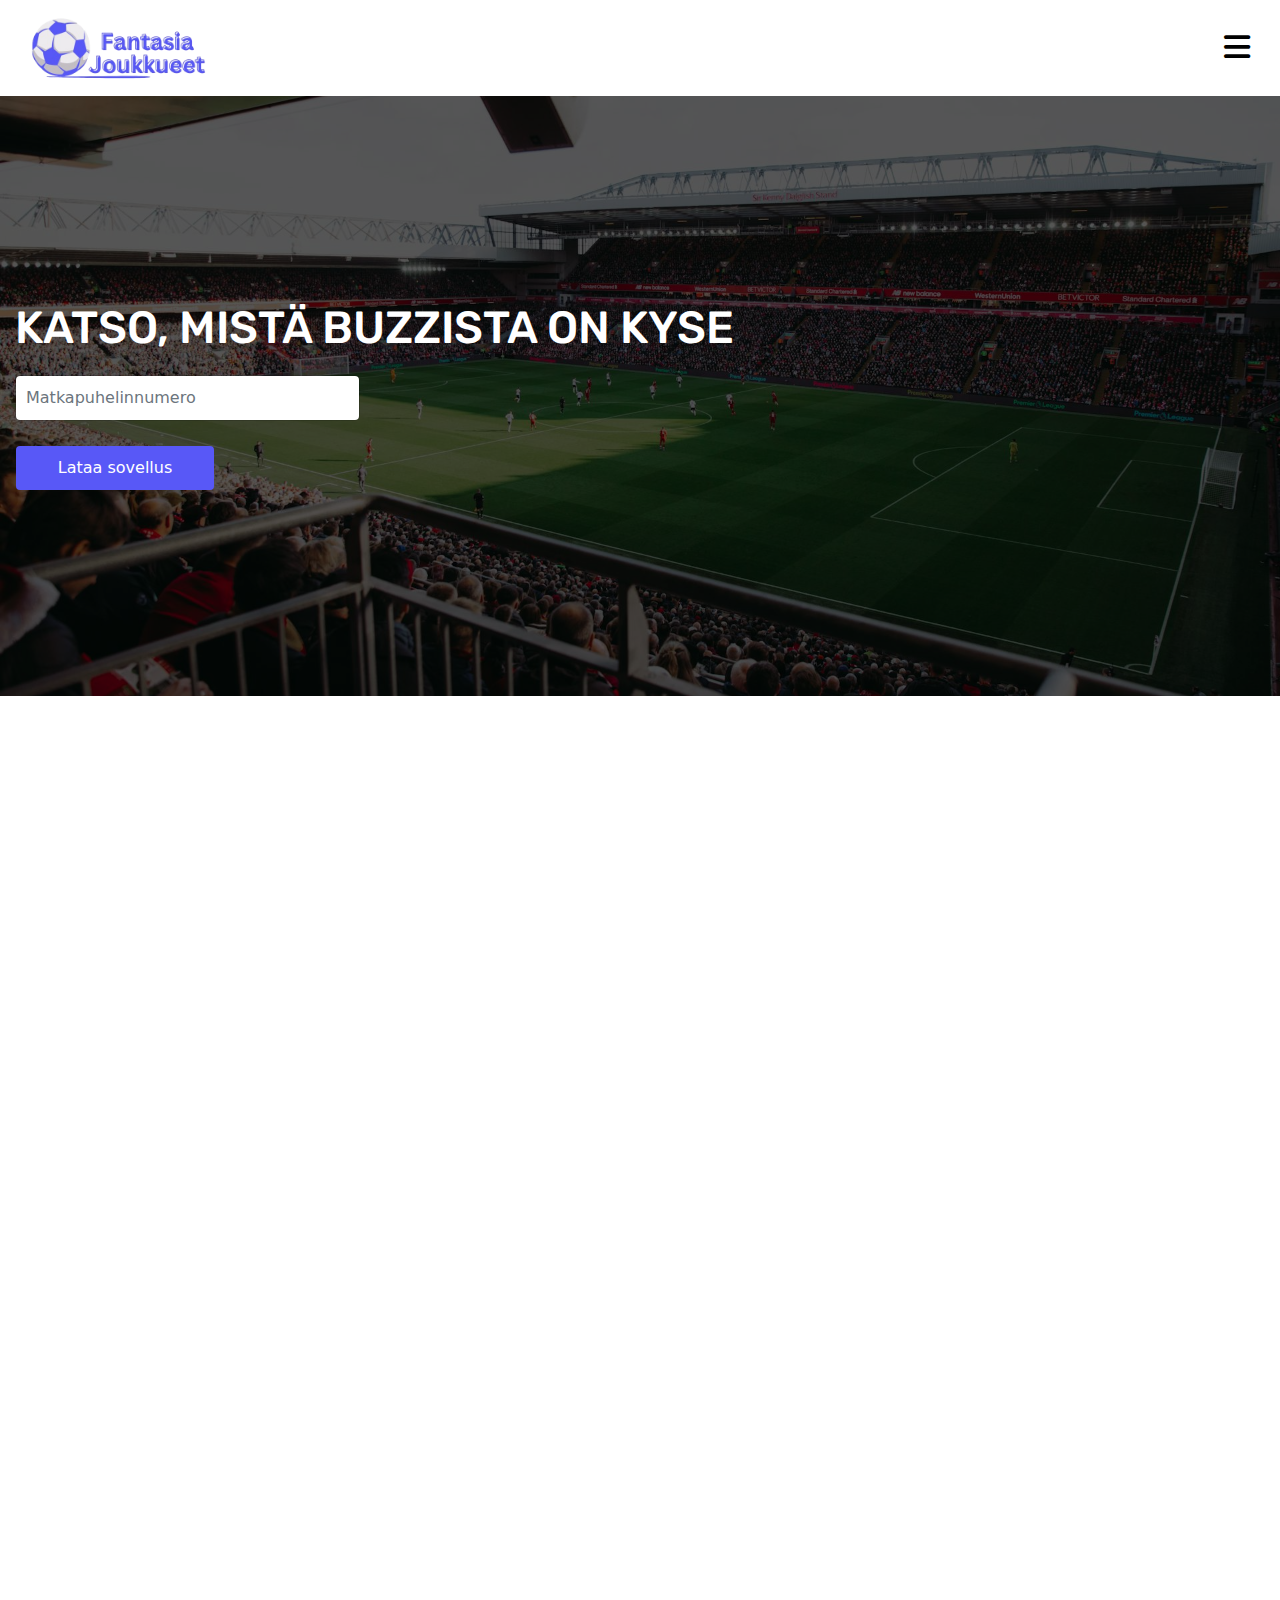
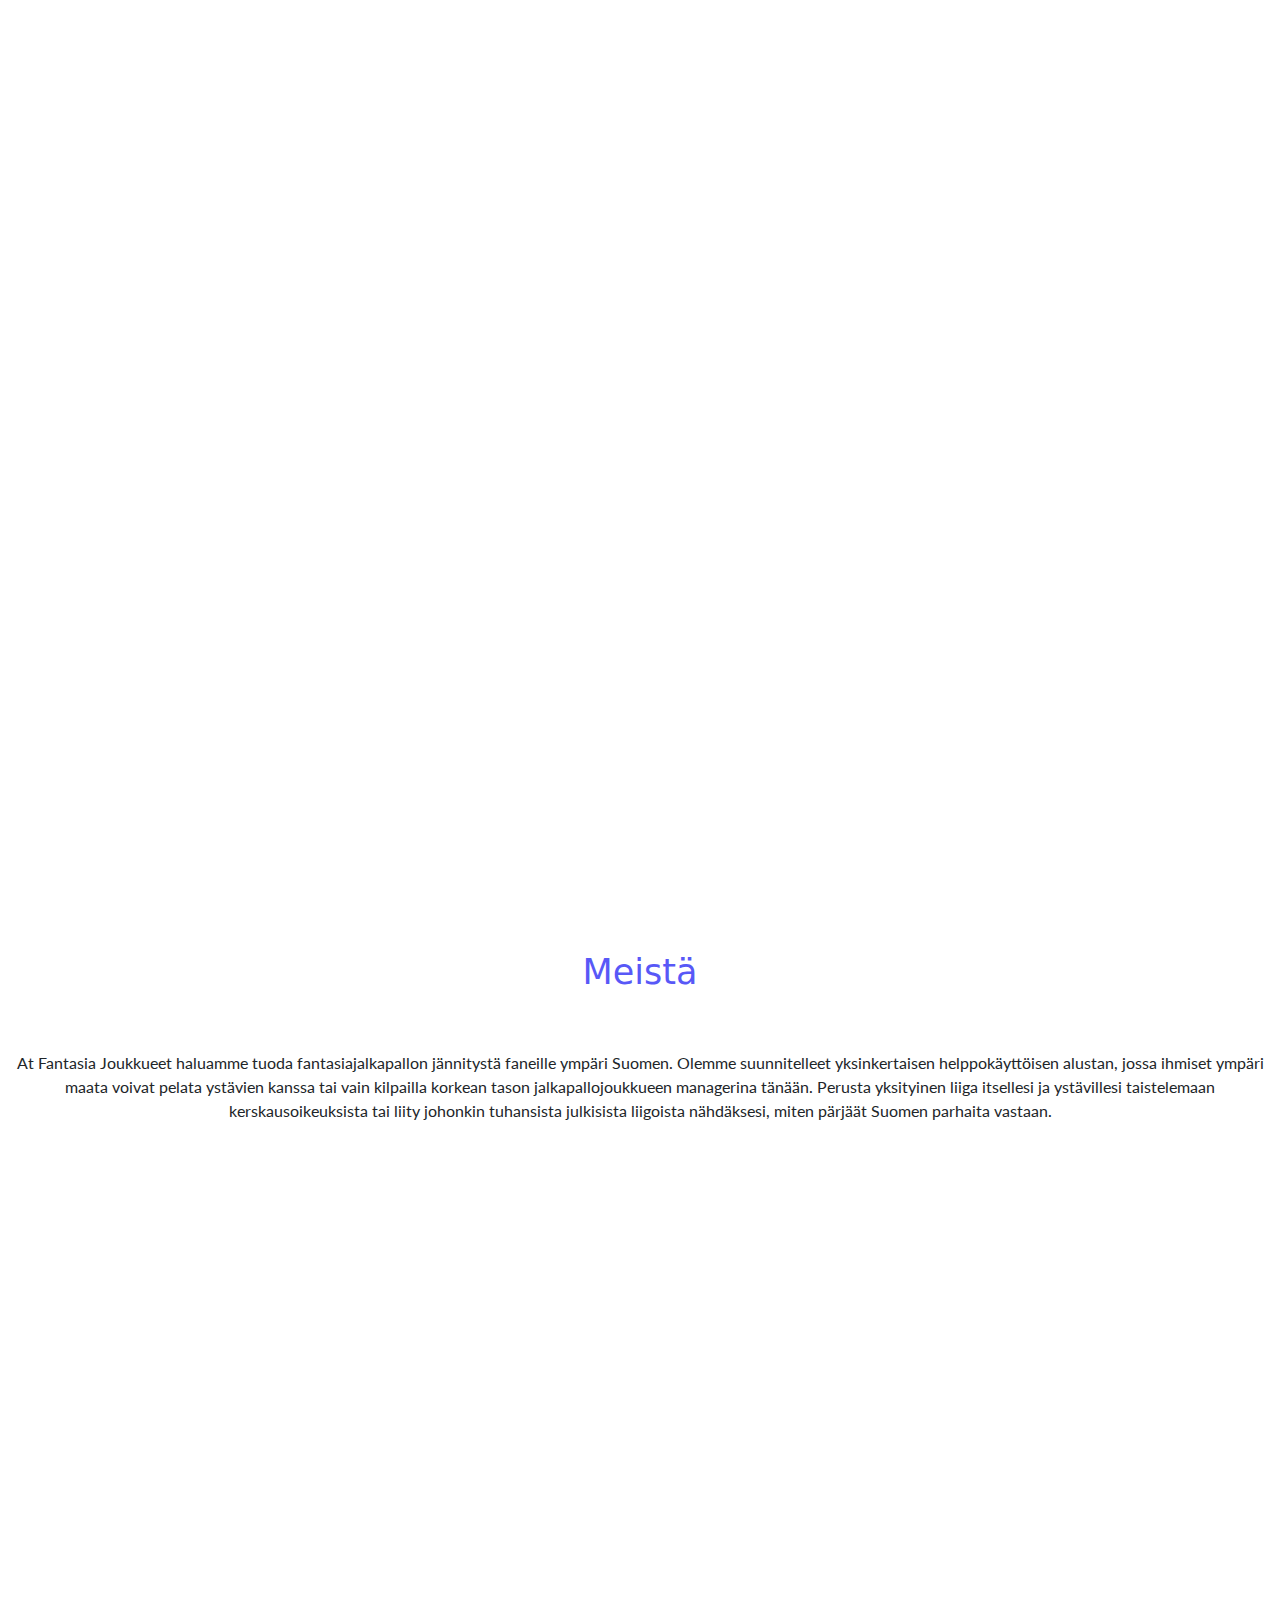
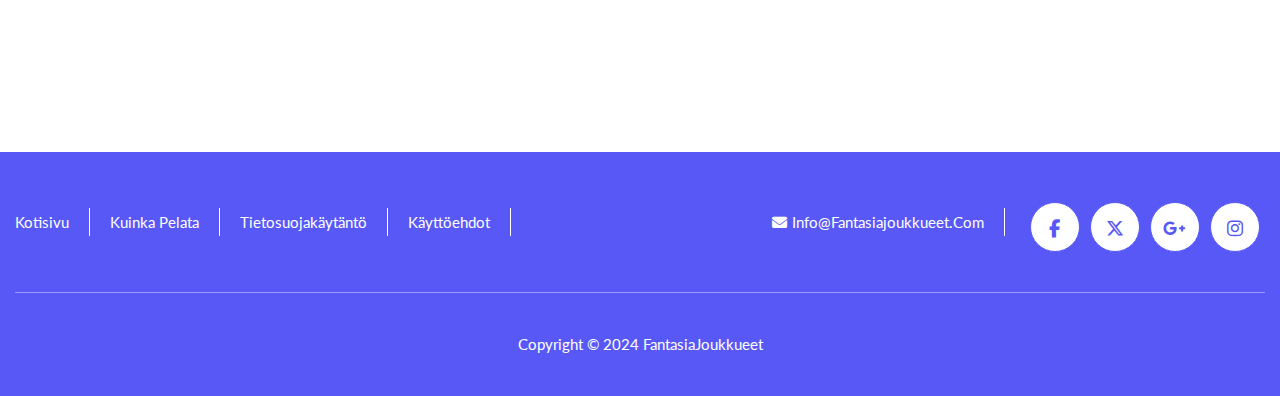
==== commit 021d8f49: "done" ====
--- a/index.html
+++ b/index.html
@@ -25,9 +25,9 @@
                         <li>
                             <a href="index.html" class="active">Kotisivu</a>
                         </li>
-                        <li>
+                        <!-- <li>
                             <a href="aboutus.html">Meistä</a>
-                        </li>
+                        </li> -->
                         <li>
                             <a href="play.html">Kuinka Pelata</a>
                         </li>
@@ -123,19 +123,19 @@
                         <h2>Aloita 3 helpolla vaiheella</h2>
                     </div>
                 </div>
-                <div class="col-lg-4 col-md-4 col-sm-6 col-12">
+                <div class="col-lg-6 col-md-4 col-sm-6 col-12">
                     <div class="steps">
                         <img src="image/sccorer.jpg" alt="home">
                         <h4>Luo tiimisi</h4>
                     </div>
                 </div>
-                <div class="col-lg-4 col-md-4 col-sm-6 col-12">
+                <div class="col-lg-6 col-md-4 col-sm-6 col-12">
                     <div class="steps">
                         <img src="image/scoreboard.jpg" alt="home">
                         <h4>Liity liigaan</h4>
                     </div>
                 </div>
-                <div class="col-lg-4 col-md-4 col-sm-6 col-12">
+                <div class="col-lg-6 col-md-4 col-sm-6 col-12">
                     <div class="steps">
                         <img src="image/football.jpg" alt="home">
                         <h4>Aloita pelaamine</h4>
@@ -145,15 +145,88 @@
         </div>
     </div>
     <!-- three steps end -->
+
+
+       <!--about detail section start -->
+       <div class="about_detail">
+        <div class="steps_detail">
+            <h2>Meistä</h2>
+        </div>
+        <div class="container">
+            <div class="row mb-3">
+                <div class="col-12">
+                    <div class="about_text text-center">
+                        <p>At Fantasia Joukkueet haluamme tuoda fantasiajalkapallon jännitystä faneille ympäri
+                            Suomen. Olemme suunnitelleet yksinkertaisen helppokäyttöisen alustan, jossa ihmiset
+                            ympäri maata voivat pelata ystävien kanssa tai vain kilpailla korkean tason
+                            jalkapallojoukkueen managerina tänään. Perusta yksityinen liiga itsellesi ja ystävillesi
+                            taistelemaan kerskausoikeuksista tai liity johonkin tuhansista julkisista liigoista
+                            nähdäksesi,
+                            miten pärjäät Suomen parhaita vastaan.</p>
+                    </div>
+                </div>
+            </div>
+            <div class="row mt-2">
+                <div class="col-lg-5 col-md-6 col-sm-6 col-12 mb-3">
+                    <div class="about_info" data-aos="fade-right">
+                        <img src="image/location.png" alt="about">
+                        <div class="about_infotext">
+                            <h4>Rakennettu Suomea varten
+                            </h4>
+                            <p>Suunniteltu suomalaisille urheilun ystäville</p>
+                        </div>
+                    </div>
+                </div>
+                <div class="col-lg-5 col-md-6 col-sm-6 col-12 mb-3">
+                    <div class="about_info" data-aos="fade-left">
+                        <img src="image/app.png" alt="about">
+                        <div class="about_infotext">
+                            <h4>Käyttäjäystävällinen App
+                            </h4>
+                            <p>Yksinkertainen käyttöympäristö</p>
+                        </div>
+                    </div>
+                </div>
+            </div>
+            <div class="row">
+                <div class="col-lg-5 col-md-6 col-sm-6 col-12 mb-3">
+                    <div class="about_info" data-aos="fade-right">
+                        <img src="image/livescore.png" alt="about">
+                        <div class="about_infotext">
+                            <h4>Pysy ajan tasalla
+                            </h4>
+                            <p>Reaaliaikaiset jalkapallotulokset ja uutiset</p>
+                        </div>
+                    </div>
+                </div>
+                <div class="col-lg-5 col-md-6 col-sm-6 col-12 mb-3">
+                    <div class="about_info" data-aos="fade-left">
+                        <img src="image/community.png" alt="about">
+                        <div class="about_infotext">
+                            <h4>Fantasia Joukkueet Yhteisö
+                            </h4>
+                            <p>Keskustele yhteisön foorumeilla</p>
+                        </div>
+                    </div>
+                </div>
+            </div>
+        </div>
+    </div>
+    <!--about detail section end -->
+
+
+
+
     <!--footer start-->
     <div class="footer">
         <div class="container">
+            
             <div class="row">
                 <div class="col-xxl-8 col-xl-7 col-lg-12 col-md-12 col-sm-12 col-xs-12">
                     <div class="single_footer single_footer_menu">
                         <ul>
                             <li><a href="index.html">Kotisivu</a></li>
-                            <li><a href="aboutus.html">Meistä</a> </li>
+                            <!-- <li><a href="aboutus.html">Meistä</a> </li> -->
                             <li><a href="play.html">Kuinka Pelata</a></li>
                             <li><a href="privacypolicy.html">Tietosuojakäytäntö</a></li>
                             <li><a href="terms.html">Käyttöehdot</a></li>
--- a/css/style.css
+++ b/css/style.css
@@ -156,7 +156,7 @@
     color: var(--primary-color);
 }
 
-.banner_head:after {
+/* .banner_head:after {
     content: '';
     background: url(../image/line.png);
     background-position: center;
@@ -165,7 +165,7 @@
     height: 10%;
     position: absolute;
     top: 50%;
-}
+} */
 
 /* banner styling  start */
 .hotel_banner {
@@ -206,9 +206,10 @@
 .home_info {
     text-align: center;
     padding: 40px;
-    background: #fafafa;
-    border-radius: 5px;
-    box-shadow: 2px 3px 0px var(--secondary-color);
+    background: #ffffff;
+    border-radius: 10px;
+    box-shadow: 0px 2px 15px 1px #00000029;
+    border-bottom: 2px solid #5858f7;
 }
 
 .home_detail .row {
@@ -233,16 +234,16 @@
     text-align: center;
     padding: 20px;
     border-radius: 10px;
-    background: #eaf0f7;
-    border-bottom: 1px solid #bdc6d1;
+    background: #ffffff;
     margin-bottom: 20px;
+    box-shadow: 0px 2px 15px 1px #00000029;
 
 }
 
 .steps img {
     margin-bottom: 10px;
     border-radius: 5px;
-    height: 270px;
+    height: 350px;
     object-fit: cover;
 }
 
@@ -397,6 +398,7 @@
 
 .about_detail {
     padding: 60px 0;
+    overflow: hidden;
 }
 
 .about_text {
@@ -406,8 +408,9 @@
 .about_info {
     text-align: center;
     padding: 40px;
-    background: #f7f6f6;
-    height: 100%;
+    background: #fff;
+    height: 100%;
+    box-shadow: 0px 2px 15px 1px #00000029;
     border-radius: 5px;
 }
 
@@ -543,7 +546,7 @@
 /*privacy-policy start*/
 .privacy__section {
     position: relative;
-    height: 400px;
+    height: 350px;
     background-image: url(../image/privacybanner.jpg);
     background-repeat: no-repeat;
     background-size: cover;
--- a/css/responsive.css
+++ b/css/responsive.css
@@ -1,6 +1,4 @@
-@media screen and (max-width:1380px) {}
-
-@media screen and (max-width:1200px) {
+@media screen and (max-width:1921px) {
     body.toggle .navlink {
         transform: translateX(0);
 
@@ -9,7 +7,7 @@
 
     .open {
         display: block;
-        color: var(--primary-color);
+        color: #000;
         font-size: 30px;
     }
 
@@ -69,6 +67,10 @@
     .navlink ul li {
         padding: 10px;
     }
+}
+
+@media screen and (max-width:1200px) {
+    
 
     .box1 h2 {
         margin-top: 10px;
